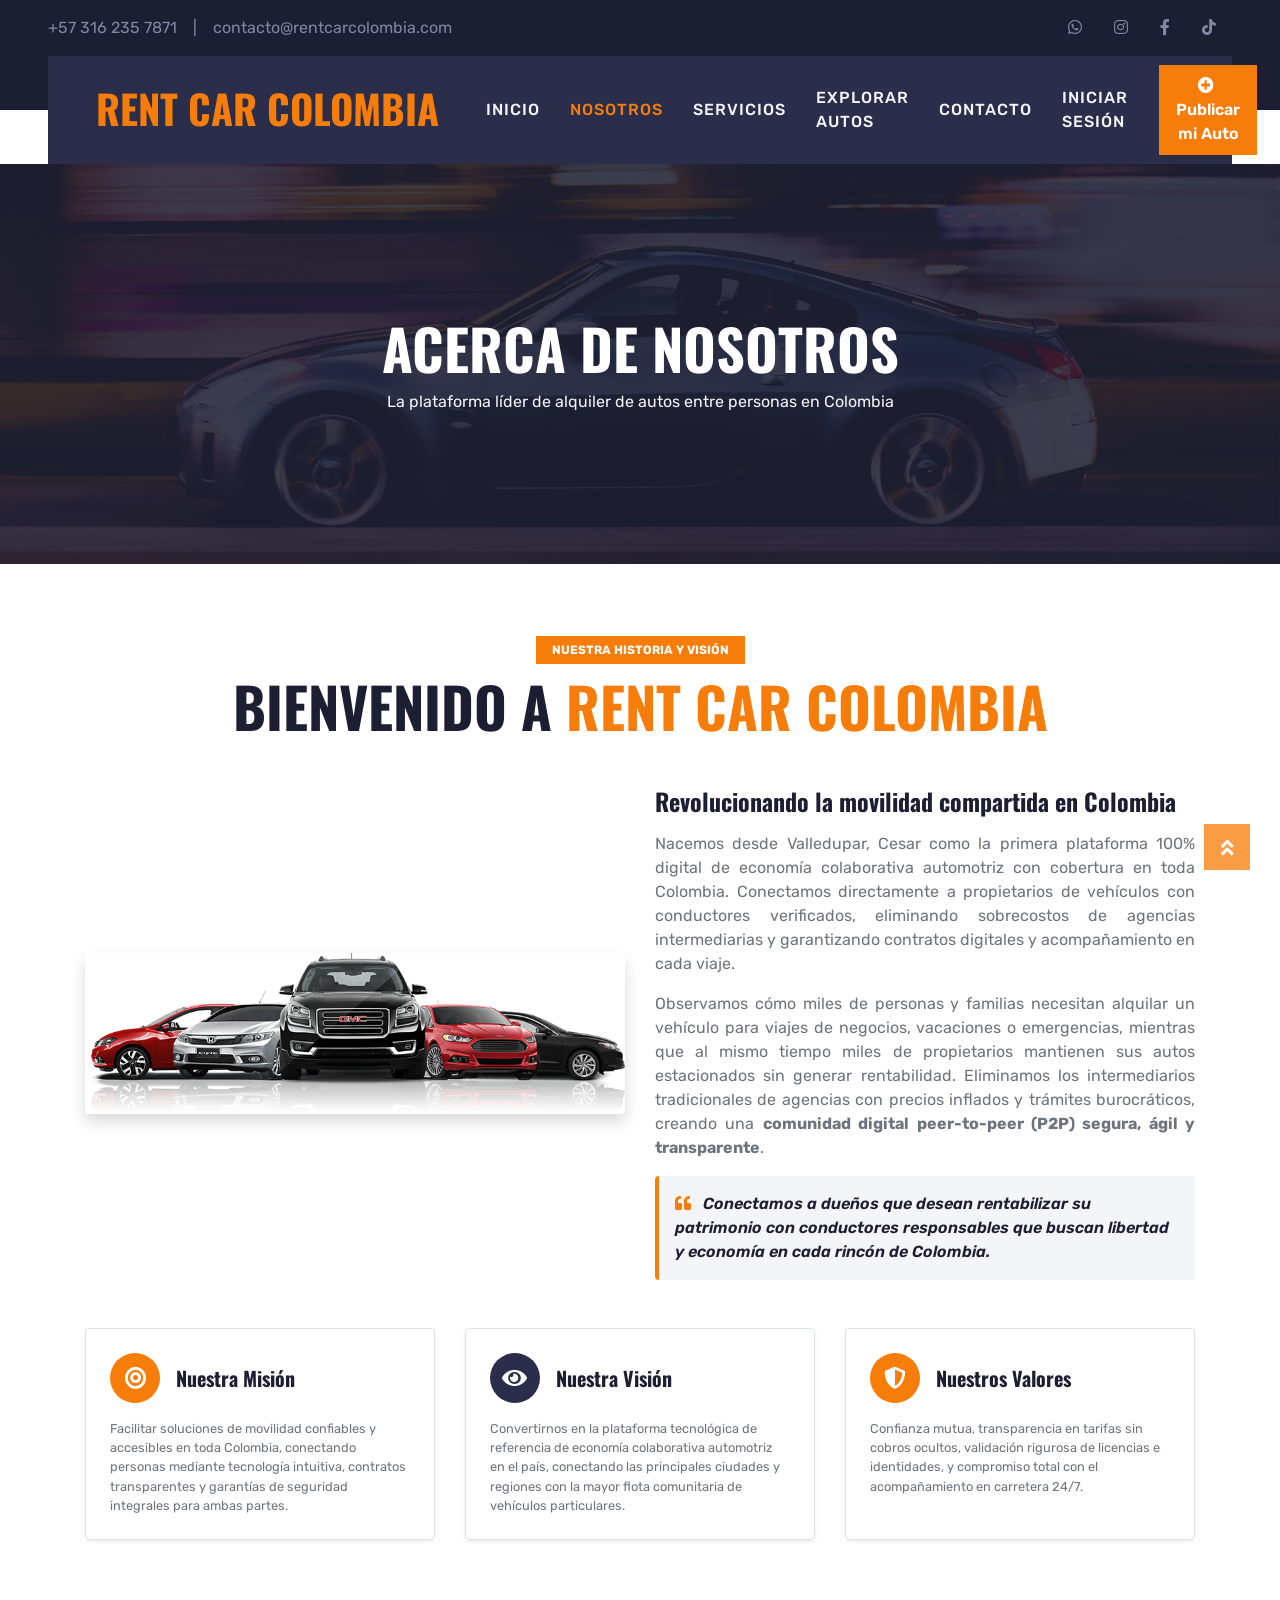
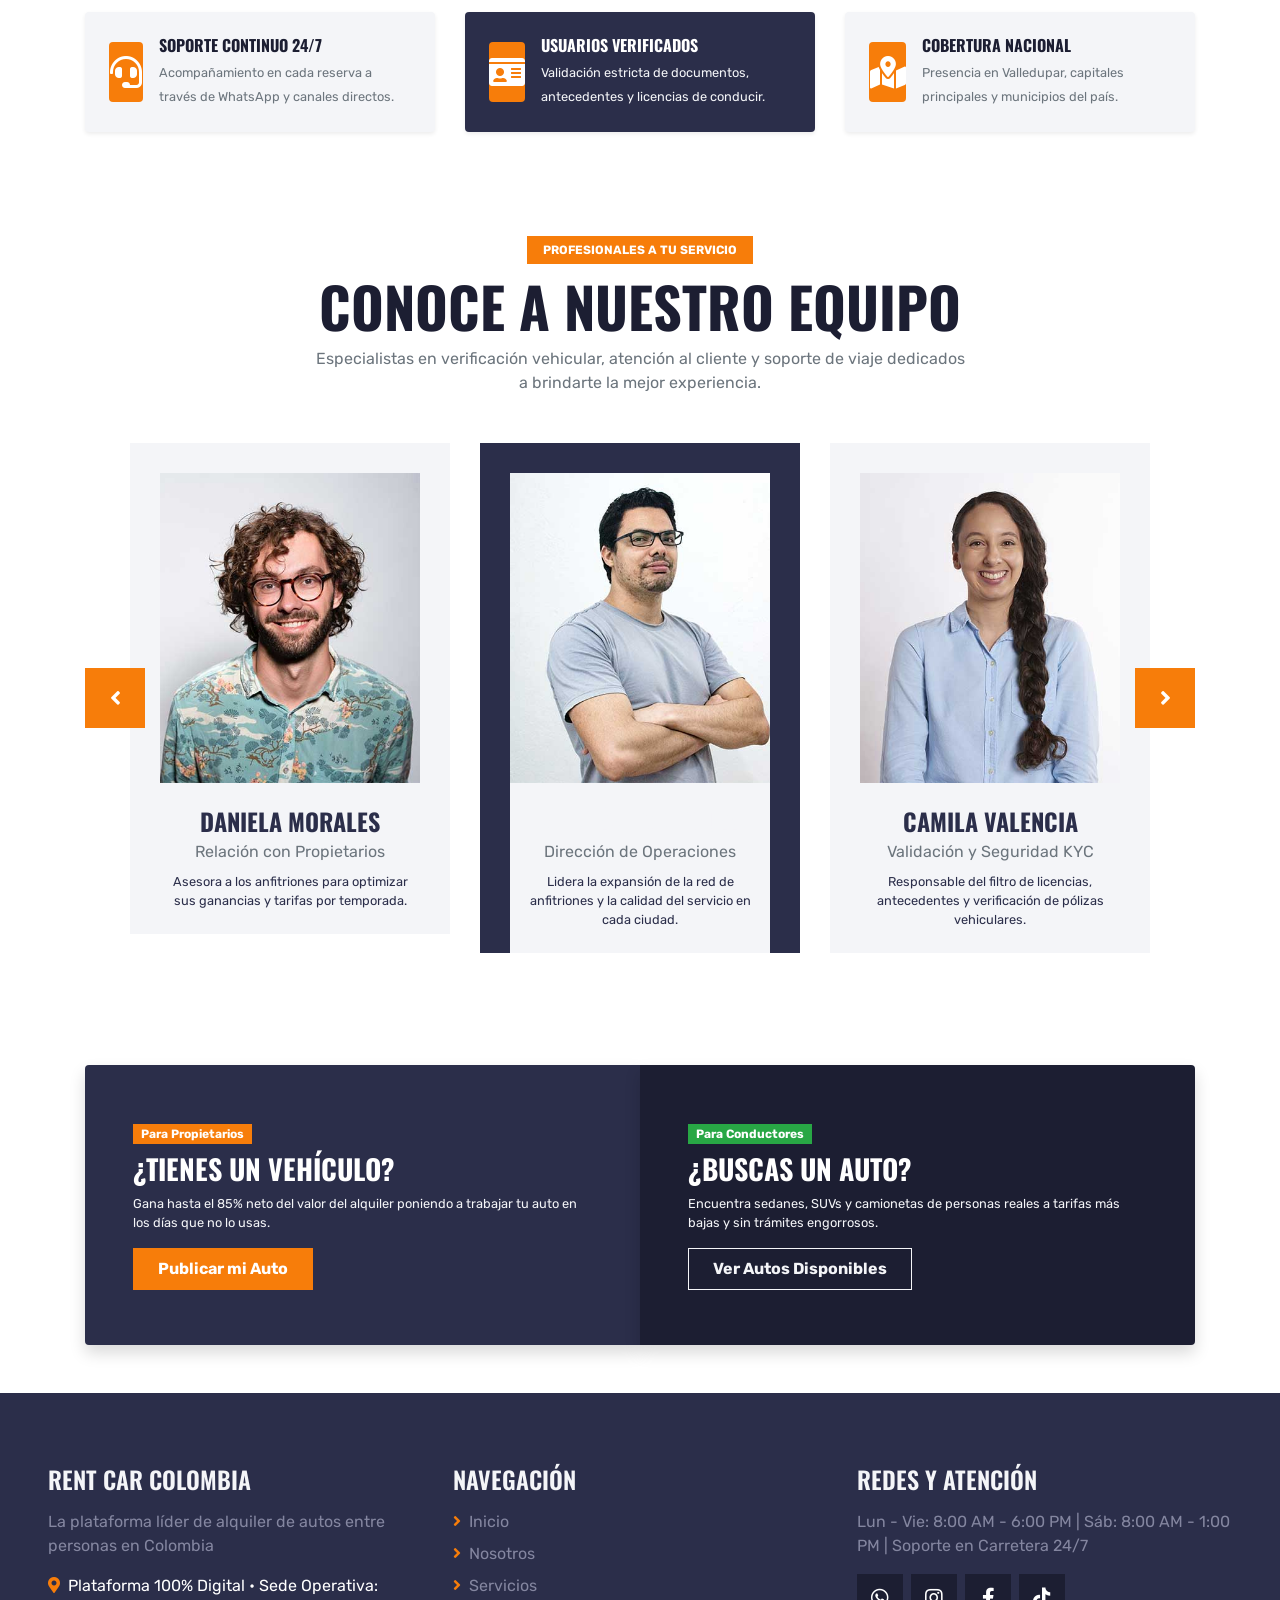
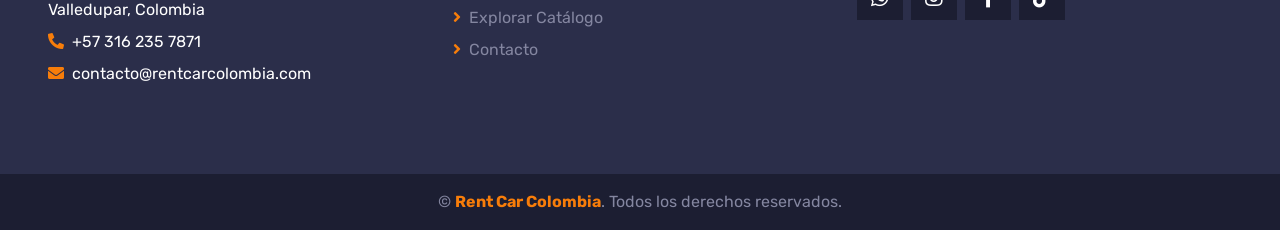
==== about.html @ 589707dd "Rent Car Colombia - Versión Completa Marketplace" ====
<!DOCTYPE html>
<html lang="es">

<head>
    <meta charset="utf-8">
    <title>Rent Car Colombia | Acerca de Nosotros</title>
    <meta content="width=device-width, initial-scale=1.0" name="viewport">
    <meta content="Alquiler de autos en Colombia, renta de vehículos particulares, P2P car rental, Valledupar" name="keywords">
    <meta content="Conoce la historia, misión y visión de Rent Car Colombia, la plataforma digital que conecta propietarios y conductores a nivel nacional." name="description">

    <!-- Favicon -->
    <link href="img/favicon.ico" rel="icon">

    <!-- Google Web Fonts -->
    <link rel="preconnect" href="https://fonts.gstatic.com">
    <link href="https://fonts.googleapis.com/css2?family=Oswald:wght@400;500;600;700&family=Rubik:wght@300;400;500;600;700&display=swap" rel="stylesheet"> 

    <!-- Font Awesome -->
    <link href="https://cdnjs.cloudflare.com/ajax/libs/font-awesome/5.15.0/css/all.min.css" rel="stylesheet">

    <!-- Libraries Stylesheet -->
    <link href="lib/owlcarousel/assets/owl.carousel.min.css" rel="stylesheet">
    <link href="lib/tempusdominus/css/tempusdominus-bootstrap-4.min.css" rel="stylesheet" />

    <!-- Customized Bootstrap Stylesheet -->
    <link href="css/bootstrap.min.css" rel="stylesheet">
    <link href="css/style.css" rel="stylesheet">
</head>

<body>
    <!-- Topbar Start -->
    <div class="container-fluid bg-dark py-3 px-lg-5 d-none d-lg-block">
        <div class="row align-items-center">
            <div class="col-md-6 text-center text-lg-left mb-2 mb-lg-0">
                <div class="d-inline-flex align-items-center">
                    <a class="text-body pr-3 site-phone" href="tel:+573162357871"><i class="fa fa-phone-alt mr-2 text-primary"></i>+57 316 235 7871</a>
                    <span class="text-body">|</span>
                    <a class="text-body px-3 site-email" href="mailto:contacto@rentcarcolombia.com"><i class="fa fa-envelope mr-2 text-primary"></i>contacto@rentcarcolombia.com</a>
                </div>
            </div>
            <div class="col-md-6 text-center text-lg-right">
                <div class="d-inline-flex align-items-center">
                    <a class="text-body px-3 site-whatsapp-link" href="#"><i class="fab fa-whatsapp"></i></a>
                    <a class="text-body px-3 site-social-instagram" href="#"><i class="fab fa-instagram"></i></a>
                    <a class="text-body px-3 site-social-facebook" href="#"><i class="fab fa-facebook-f"></i></a>
                    <a class="text-body px-3 site-social-tiktok" href="#"><i class="fab fa-tiktok"></i></a>
                </div>
            </div>
        </div>
    </div>
    <!-- Topbar End -->

    <!-- Navbar Start -->
    <div class="container-fluid position-relative nav-bar p-0">
        <div class="position-relative px-lg-5" style="z-index: 9;">
            <nav class="navbar navbar-expand-lg bg-secondary navbar-dark py-3 py-lg-0 pl-3 pl-lg-5">
                <a href="index.html" class="navbar-brand">
                    <h1 class="text-uppercase text-primary mb-1 site-brand-name">Rent Car Colombia</h1>
                </a>
                <button type="button" class="navbar-toggler" data-toggle="collapse" data-target="#navbarCollapse">
                    <span class="navbar-toggler-icon"></span>
                </button>
                <div class="collapse navbar-collapse justify-content-between px-3" id="navbarCollapse">
                    <div class="navbar-nav ml-auto py-0 align-items-center">
                        <a href="index.html" class="nav-item nav-link">Inicio</a>
                        <a href="about.html" class="nav-item nav-link active">Nosotros</a>
                        <a href="service.html" class="nav-item nav-link">Servicios</a>
                        <a href="car.html" class="nav-item nav-link">Explorar Autos</a>
                        <a href="contact.html" class="nav-item nav-link">Contacto</a>
                        <a href="LOGIN.html" class="nav-item nav-link">Iniciar Sesión</a>
                        <a href="LOGIN.html?action=register&role=propietario" class="btn btn-primary ml-lg-3 py-2 px-3 my-2 my-lg-0 text-white font-weight-semi-bold">
                            <i class="fa fa-plus-circle mr-1"></i> Publicar mi Auto
                        </a>
                    </div>
                </div>
            </nav>
        </div>
    </div>
    <!-- Navbar End -->

    <!-- Page Header Start -->
    <div class="container-fluid page-header mb-5" style="background: linear-gradient(rgba(28, 30, 50, .85), rgba(28, 30, 50, .85)), url(img/carousel-1.jpg) center center no-repeat; background-size: cover; padding: 70px 0;">
        <div class="container text-center">
            <h1 class="display-4 text-uppercase text-white mb-2">Acerca de Nosotros</h1>
            <p class="text-light mb-0 site-slogan">La plataforma líder de alquiler de autos entre personas en Colombia</p>
        </div>
    </div>
    <!-- Page Header End -->

    <!-- About Section Start -->
    <div class="container-fluid py-4">
        <div class="container">
            <div class="text-center mb-5">
                <span class="badge badge-primary px-3 py-2 text-uppercase font-weight-bold mb-2">Nuestra Historia y Visión</span>
                <h2 class="display-4 text-uppercase font-weight-bold text-dark">Bienvenido a <span class="text-primary site-brand-name">Rent Car Colombia</span></h2>
            </div>
            
            <div class="row align-items-center mb-5">
                <div class="col-lg-6 mb-4 mb-lg-0 text-center">
                    <img class="img-fluid rounded shadow" src="img/about.png" alt="Rent Car Colombia">
                </div>
                <div class="col-lg-6">
                    <h4 class="font-weight-bold text-dark mb-3 site-about-title">Revolucionando la movilidad compartida en Colombia</h4>
                    <p class="text-muted text-justify site-about-text">
                        <strong>Rent Car Colombia</strong> nace desde <strong>Valledupar, Cesar</strong>, con el firme propósito de democratizar el acceso al transporte vehicular y abrir una oportunidad de ingresos reales para los propietarios de automóviles a nivel nacional.
                    </p>
                    <p class="text-muted text-justify">
                        Observamos cómo miles de personas y familias necesitan alquilar un vehículo para viajes de negocios, vacaciones o emergencias, mientras que al mismo tiempo miles de propietarios mantienen sus autos estacionados sin generar rentabilidad. Eliminamos los intermediarios tradicionales de agencias con precios inflados y trámites burocráticos, creando una <strong>comunidad digital peer-to-peer (P2P) segura, ágil y transparente</strong>.
                    </p>
                    <div class="bg-light p-3 rounded border-left border-primary" style="border-left-width: 4px !important;">
                        <i class="fa fa-quote-left text-primary mr-2"></i>
                        <span class="font-italic text-dark font-weight-semi-bold site-about-quote">
                            "Conectamos a dueños que desean rentabilizar su patrimonio con conductores responsables que buscan libertad y economía en cada rincón de Colombia."
                        </span>
                    </div>
                </div>
            </div>

            <!-- Misión, Visión y Pilares -->
            <div class="row mb-5">
                <div class="col-lg-4 mb-4">
                    <div class="bg-white p-4 rounded-lg shadow-sm border h-100">
                        <div class="d-flex align-items-center mb-3">
                            <div class="bg-primary text-white rounded-circle d-flex align-items-center justify-content-center mr-3" style="width: 50px; height: 50px;">
                                <i class="fa fa-bullseye" style="font-size: 22px;"></i>
                            </div>
                            <h5 class="font-weight-bold text-dark mb-0">Nuestra Misión</h5>
                        </div>
                        <p class="text-muted small mb-0 site-about-mission">
                            Facilitar soluciones de movilidad confiables y accesibles en toda Colombia, conectando personas mediante tecnología intuitiva, contratos transparentes y garantías de seguridad integrales para ambas partes.
                        </p>
                    </div>
                </div>
                <div class="col-lg-4 mb-4">
                    <div class="bg-white p-4 rounded-lg shadow-sm border h-100">
                        <div class="d-flex align-items-center mb-3">
                            <div class="bg-secondary text-white rounded-circle d-flex align-items-center justify-content-center mr-3" style="width: 50px; height: 50px;">
                                <i class="fa fa-eye" style="font-size: 22px;"></i>
                            </div>
                            <h5 class="font-weight-bold text-dark mb-0">Nuestra Visión</h5>
                        </div>
                        <p class="text-muted small mb-0 site-about-vision">
                            Convertirnos en la plataforma tecnológica de referencia de economía colaborativa automotriz en el país, conectando las principales ciudades y regiones con la mayor flota comunitaria de vehículos particulares.
                        </p>
                    </div>
                </div>
                <div class="col-lg-4 mb-4">
                    <div class="bg-white p-4 rounded-lg shadow-sm border h-100">
                        <div class="d-flex align-items-center mb-3">
                            <div class="bg-primary text-white rounded-circle d-flex align-items-center justify-content-center mr-3" style="width: 50px; height: 50px;">
                                <i class="fa fa-shield-alt" style="font-size: 22px;"></i>
                            </div>
                            <h5 class="font-weight-bold text-dark mb-0">Nuestros Valores</h5>
                        </div>
                        <p class="text-muted small mb-0 site-about-values">
                            Confianza mutua, transparencia en tarifas sin cobros ocultos, validación rigurosa de licencias e identidades, y compromiso total con el acompañamiento en carretera 24/7.
                        </p>
                    </div>
                </div>
            </div>

            <!-- 3 Puntos Fuertes -->
            <div class="row mt-3">
                <div class="col-lg-4 mb-3">
                    <div class="d-flex align-items-center bg-light p-4 rounded shadow-sm" style="min-height: 120px;">
                        <div class="d-flex align-items-center justify-content-center bg-primary rounded mr-3 text-secondary" style="width: 60px; height: 60px;">
                            <i class="fa fa-2x fa-headset text-white"></i>
                        </div>
                        <div>
                            <h6 class="text-uppercase font-weight-bold mb-1 text-dark">Soporte Continuo 24/7</h6>
                            <small class="text-muted">Acompañamiento en cada reserva a través de WhatsApp y canales directos.</small>
                        </div>
                    </div>
                </div>
                <div class="col-lg-4 mb-3">
                    <div class="d-flex align-items-center bg-secondary text-white p-4 rounded shadow-sm" style="min-height: 120px;">
                        <div class="d-flex align-items-center justify-content-center bg-primary rounded mr-3 text-secondary" style="width: 60px; height: 60px;">
                            <i class="fa fa-2x fa-id-card text-white"></i>
                        </div>
                        <div>
                            <h6 class="text-uppercase font-weight-bold mb-1 text-white">Usuarios Verificados</h6>
                            <small class="text-light">Validación estricta de documentos, antecedentes y licencias de conducir.</small>
                        </div>
                    </div>
                </div>
                <div class="col-lg-4 mb-3">
                    <div class="d-flex align-items-center bg-light p-4 rounded shadow-sm" style="min-height: 120px;">
                        <div class="d-flex align-items-center justify-content-center bg-primary rounded mr-3 text-secondary" style="width: 60px; height: 60px;">
                            <i class="fa fa-2x fa-map-marked-alt text-white"></i>
                        </div>
                        <div>
                            <h6 class="text-uppercase font-weight-bold mb-1 text-dark">Cobertura Nacional</h6>
                            <small class="text-muted">Presencia en Valledupar, capitales principales y municipios del país.</small>
                        </div>
                    </div>
                </div>
            </div>
        </div>
    </div>
    <!-- About Section End -->

    <!-- Team Start -->
    <div class="container-fluid py-5 site-team-section">
        <div class="container py-3">
            <div class="text-center mb-5">
                <span class="badge badge-primary px-3 py-2 text-uppercase font-weight-bold mb-2">Profesionales a tu Servicio</span>
                <h2 class="display-4 text-uppercase font-weight-bold text-dark site-team-title">Conoce a Nuestro Equipo</h2>
                <p class="text-muted" style="max-width: 650px; margin: auto;">Especialistas en verificación vehicular, atención al cliente y soporte de viaje dedicados a brindarte la mejor experiencia.</p>
            </div>
            
            <div class="owl-carousel team-carousel position-relative site-team-carousel" style="padding: 0 45px;">
                <!-- Se renderiza dinámicamente con flechas de navegación según lo configurado en el panel de control -->
            </div>
        </div>
    </div>
    <!-- Team End -->

    <!-- Call to action Banner -->
    <div class="container-fluid py-5">
        <div class="container">
            <div class="row mx-0">
                <div class="col-lg-6 px-0">
                    <div class="p-5 bg-secondary text-white d-flex align-items-center justify-content-between rounded-left shadow" style="min-height: 280px;">
                        <div class="text-left">
                            <span class="badge badge-primary px-2 py-1 mb-2 font-weight-bold">Para Propietarios</span>
                            <h3 class="text-uppercase text-white font-weight-bold mb-2">¿Tienes un vehículo?</h3>
                            <p class="mb-3 text-light small">Gana hasta el 85% neto del valor del alquiler poniendo a trabajar tu auto en los días que no lo usas.</p>
                            <a class="btn btn-primary font-weight-bold py-2 px-4" href="LOGIN.html?action=register&role=propietario">Publicar mi Auto</a>
                        </div>
                    </div>
                </div>
                <div class="col-lg-6 px-0">
                    <div class="p-5 bg-dark text-white d-flex align-items-center justify-content-between rounded-right shadow" style="min-height: 280px;">
                        <div class="text-left">
                            <span class="badge badge-success px-2 py-1 mb-2 font-weight-bold">Para Conductores</span>
                            <h3 class="text-uppercase text-white font-weight-bold mb-2">¿Buscas un auto?</h3>
                            <p class="mb-3 text-light small">Encuentra sedanes, SUVs y camionetas de personas reales a tarifas más bajas y sin trámites engorrosos.</p>
                            <a class="btn btn-outline-light font-weight-bold py-2 px-4" href="car.html">Ver Autos Disponibles</a>
                        </div>
                    </div>
                </div>
            </div>
        </div>
    </div>

    <!-- Footer Start -->
    <div class="container-fluid bg-secondary py-5 px-sm-3 px-md-5">
        <div class="row pt-4">
            <div class="col-lg-4 col-md-6 mb-4">
                <h4 class="text-uppercase text-light mb-3 site-brand-name">Rent Car Colombia</h4>
                <p class="text-body site-slogan">La plataforma líder de alquiler de autos entre personas en Colombia.</p>
                <p class="mb-2 text-white"><i class="fa fa-map-marker-alt mr-2 text-primary"></i><span class="site-address">Valledupar, Cesar &bull; Cobertura Nacional</span></p>
                <p class="mb-2 text-white"><i class="fa fa-phone-alt mr-2 text-primary"></i><a href="tel:+573162357871" class="text-white site-phone">+57 316 235 7871</a></p>
                <p class="text-white"><i class="fa fa-envelope mr-2 text-primary"></i><a href="mailto:contacto@rentcarcolombia.com" class="text-white site-email">contacto@rentcarcolombia.com</a></p>
            </div>
            <div class="col-lg-4 col-md-6 mb-4">
                <h4 class="text-uppercase text-light mb-3">Navegación</h4>
                <div class="d-flex flex-column justify-content-start">
                    <a class="text-body mb-2" href="index.html"><i class="fa fa-angle-right mr-2 text-primary"></i>Inicio</a>
                    <a class="text-body mb-2" href="about.html"><i class="fa fa-angle-right mr-2 text-primary"></i>Nosotros</a>
                    <a class="text-body mb-2" href="service.html"><i class="fa fa-angle-right mr-2 text-primary"></i>Servicios</a>
                    <a class="text-body mb-2" href="car.html"><i class="fa fa-angle-right mr-2 text-primary"></i>Explorar Catálogo</a>
                    <a class="text-body mb-2" href="contact.html"><i class="fa fa-angle-right mr-2 text-primary"></i>Contacto</a>

                </div>
            </div>
            <div class="col-lg-4 col-md-6 mb-4">
                <h4 class="text-uppercase text-light mb-3">Redes y Atención</h4>
                <p class="text-body site-schedule">Lun - Vie: 8:00 AM - 6:00 PM | Soporte 24/7</p>
                <div class="d-flex justify-content-start mt-3">
                    <a class="btn btn-lg btn-dark btn-lg-square mr-2 site-whatsapp-link" href="#"><i class="fab fa-whatsapp"></i></a>
                    <a class="btn btn-lg btn-dark btn-lg-square mr-2 site-social-instagram" href="#"><i class="fab fa-instagram"></i></a>
                    <a class="btn btn-lg btn-dark btn-lg-square mr-2 site-social-facebook" href="#"><i class="fab fa-facebook-f"></i></a>
                    <a class="btn btn-lg btn-dark btn-lg-square site-social-tiktok" href="#"><i class="fab fa-tiktok"></i></a>
                </div>
            </div>
        </div>
    </div>
    <div class="container-fluid bg-dark py-3 px-sm-3 px-md-5 text-center">
        <p class="m-0 text-body">&copy; <a class="text-primary font-weight-bold site-brand-name" href="#">Rent Car Colombia</a>. Todos los derechos reservados.</p>
    </div>
    <!-- Footer End -->

    <!-- Back to Top -->
    <a href="#" class="btn btn-lg btn-primary btn-lg-square back-to-top"><i class="fa fa-angle-double-up"></i></a>

    <!-- JavaScript Libraries -->
    <script src="https://code.jquery.com/jquery-3.4.1.min.js"></script>
    <script src="https://stackpath.bootstrapcdn.com/bootstrap/4.4.1/js/bootstrap.bundle.min.js"></script>
    <script src="lib/easing/easing.min.js"></script>
    <script src="lib/waypoints/waypoints.min.js"></script>
    <script src="lib/owlcarousel/owl.carousel.min.js"></script>
    <script src="js/main.js"></script>
    <script src="js/config.js"></script>
</body>

</html>
---- css/style.css ----
/********** Template CSS **********/
:root {
    --primary: #F77D0A;
    --secondary: #2B2E4A;
    --light: #F4F5F8;
    --dark: #1C1E32;
}

h1,
h2,
.font-weight-bold {
    font-weight: 700 !important;
}

h3,
h4,
.font-weight-semi-bold {
    font-weight: 600 !important;
}

h5,
h6,
.font-weight-medium {
    font-weight: 500 !important;
}

.btn-square {
    width: 36px;
    height: 36px;
}

.btn-sm-square {
    width: 28px;
    height: 28px;
}

.btn-lg-square {
    width: 46px;
    height: 46px;
}

.btn-square,
.btn-sm-square,
.btn-lg-square {
    padding-left: 0;
    padding-right: 0;
    text-align: center;
}

.back-to-top {
    position: fixed;
    display: none;
    right: 30px;
    bottom: 30px;
    z-index: 99;
}

.nav-bar::before {
    position: absolute;
    content: "";
    width: 100%;
    height: 50%;
    top: 0;
    left: 0;
    background: var(--dark);
}

.nav-bar::after {
    position: absolute;
    content: "";
    width: 100%;
    height: 50%;
    bottom: 0;
    left: 0;
    background: #ffffff;
}

.navbar-dark .navbar-nav .nav-link {
    padding: 30px 15px;
    font-size: 16px;
    font-weight: 500;
    letter-spacing: 1px;
    text-transform: uppercase;
    color: var(--light);
    outline: none;
}

.navbar-dark .navbar-nav .nav-link:hover,
.navbar-dark .navbar-nav .nav-link.active {
    color: var(--primary);
}

@media (max-width: 991.98px) {
    .navbar-dark .navbar-nav .nav-link  {
        padding: 10px 15px;
    }
}

.carousel-caption {
    top: 0;
    left: 0;
    right: 0;
    bottom: 0;
    background: linear-gradient(180deg, rgba(28, 30, 50, .80) 0%, rgba(28, 30, 50, .70) 100%);
    z-index: 1;
}

/* ================= HERO CAROUSEL PROPORCIONADO Y ELEGANTE ================= */
#header-carousel {
    max-height: 520px;
    overflow: hidden;
}

#header-carousel .carousel-item {
    height: 520px;
    background-color: #1c1e32;
}

#header-carousel .carousel-item img {
    height: 520px;
    width: 100%;
    object-fit: cover;
    object-position: center;
}

#header-carousel .carousel-caption h1 {
    font-size: 2.85rem;
    font-weight: 800;
    line-height: 1.25;
    text-shadow: 0 2px 12px rgba(0,0,0,0.6);
}

#header-carousel .carousel-caption h4 {
    letter-spacing: 2px;
    font-weight: 600;
    text-shadow: 0 1px 6px rgba(0,0,0,0.5);
}

@media (max-width: 991.98px) {
    #header-carousel,
    #header-carousel .carousel-item,
    #header-carousel .carousel-item img {
        height: 440px;
    }
    #header-carousel .carousel-caption h1 {
        font-size: 2.2rem;
    }
}

@media (max-width: 576px) {
    #header-carousel,
    #header-carousel .carousel-item,
    #header-carousel .carousel-item img {
        height: 380px;
    }
    #header-carousel .carousel-caption h4 {
        font-size: 15px;
        font-weight: 500 !important;
        letter-spacing: 1px;
    }

    #header-carousel .carousel-caption h1 {
        font-size: 1.65rem;
        font-weight: 700 !important;
    }
}

.page-header {
    height: 400px;
    margin-bottom: 90px;
    display: flex;
    flex-direction: column;
    align-items: center;
    justify-content: center;
    background: linear-gradient(rgba(28, 30, 50, .9), rgba(28, 30, 50, .9)), url(../img/bg-banner.jpg);
    background-attachment: fixed;
}

@media (max-width: 991.98px) {
    .page-header {
        height: 300px;
    }
}

.service-item {
    height: 320px;
    background: var(--light);
    transition: .5s;
}

.service-item:hover,
.service-item.active {
    background: var(--secondary);
}

.service-item h1,
.service-item h4 {
    transition: .5s;
}

.service-item:hover h1,
.service-item.active h1 {
    color: var(--dark) !important;
}

.service-item:hover h4,
.service-item.active h4 {
    color: var(--light);
}

.rent-item {
    padding: 30px;
    text-align: center;
    background: var(--light);
    transition: .5s;
}

.rent-item:hover,
.rent-item.active {
    background: var(--secondary);
}

.rent-item h4 {
    transition: .5s;
}

.rent-item:hover h4,
.rent-item.active h4 {
    color: var(--light);
}

.team-item {
    padding: 30px 30px 0 30px;
    text-align: center;
    background: var(--light);
    transition: .5s;
}

.team-item:hover,
.owl-item.center .team-item {
    background: var(--secondary);
}

.team-item h4 {
    transition: .5s;
}

.owl-item.center .team-item h4,
.owl-item.center .rent-item h4 {
    color: var(--light);
}

.team-item .team-social {
    display: none !important;
}

.team-carousel .owl-nav,
.related-carousel .owl-nav {
    position: absolute;
    width: 100%;
    height: 60px;
    top: calc(50% - 30px);
    left: 0;
    display: flex;
    justify-content: space-between;
    z-index: 1;
}

.team-carousel .owl-nav .owl-prev,
.team-carousel .owl-nav .owl-next,
.related-carousel .owl-nav .owl-prev,
.related-carousel .owl-nav .owl-next {
    position: relative;
    width: 60px;
    height: 60px;
    display: flex;
    align-items: center;
    justify-content: center;
    color: #FFFFFF;
    background: var(--primary);
    font-size: 22px;
    transition: .5s;
}

.team-carousel .owl-nav .owl-prev:hover,
.team-carousel .owl-nav .owl-next:hover,
.related-carousel .owl-nav .owl-prev:hover,
.related-carousel .owl-nav .owl-next:hover {
    background: var(--secondary);
}

.vendor-carousel .owl-dots,
.testimonial-carousel .owl-dots {
    margin-top: 30px;
    display: flex;
    align-items: center;
    justify-content: center;
}

.vendor-carousel .owl-dot,
.testimonial-carousel .owl-dot {
    position: relative;
    display: inline-block;
    margin: 0 5px;
    width: 20px;
    height: 20px;
    background: var(--secondary);
    transition: .5s;
}

.vendor-carousel .owl-dot.active,
.testimonial-carousel .owl-dot.active {
    width: 40px;
    height: 40px;
    background: var(--primary);
}

.testimonial-carousel .owl-item img {
    width: 80px;
    height: 80px;
}

.testimonial-carousel .owl-item .testimonial-item {
    height: 350px;
    transition: .5s;
    background: var(--light);
}

.testimonial-carousel .owl-item.center .testimonial-item {
    background: var(--secondary);
}

.testimonial-carousel .owl-item .testimonial-item h1,
.testimonial-carousel .owl-item .testimonial-item h4 {
    transition: .5s;
}

.testimonial-carousel .owl-item.center .testimonial-item h1 {
    color: var(--dark) !important;
}

.testimonial-carousel .owl-item.center .testimonial-item h4 {
    color: var(--light);
}

.bg-banner {
    background: linear-gradient(rgba(28, 30, 50, .9), rgba(28, 30, 50, .9)), url(../img/bg-banner.jpg);
    background-attachment: fixed;
}

/* ================= CALENDARIO EN ESPAÑOL Y PALETA CORPORATIVA ================= */
.bootstrap-datetimepicker-widget {
    background-color: #FFFFFF !important;
    border: 1px solid #E2E8F0 !important;
    border-radius: 14px !important;
    box-shadow: 0 14px 35px rgba(28, 30, 50, 0.22) !important;
    padding: 16px 18px !important;
    font-family: -apple-system, BlinkMacSystemFont, "Segoe UI", Roboto, sans-serif !important;
    z-index: 9999 !important;
}

.bootstrap-datetimepicker-widget.dropdown-menu {
    width: 290px !important;
}

.bootstrap-datetimepicker-widget table thead th.picker-switch {
    font-size: 15px !important;
    font-weight: 700 !important;
    color: #1C1E32 !important;
    text-transform: capitalize !important;
}

.bootstrap-datetimepicker-widget table thead th.picker-switch:hover {
    background: #FFF7ED !important;
    color: var(--primary) !important;
    border-radius: 6px !important;
}

.bootstrap-datetimepicker-widget table thead th.prev,
.bootstrap-datetimepicker-widget table thead th.next {
    color: var(--primary) !important;
    font-size: 15px !important;
}

.bootstrap-datetimepicker-widget table thead th.prev:hover,
.bootstrap-datetimepicker-widget table thead th.next:hover {
    background: #FFF7ED !important;
    border-radius: 6px !important;
}

.bootstrap-datetimepicker-widget table thead th.dow {
    color: #64748B !important;
    font-weight: 700 !important;
    font-size: 11px !important;
    text-transform: uppercase !important;
    padding-bottom: 8px !important;
}

.bootstrap-datetimepicker-widget table td.day {
    border-radius: 8px !important;
    font-weight: 500 !important;
    font-size: 13px !important;
    color: #1E293B !important;
    height: 34px !important;
    line-height: 34px !important;
    transition: all 0.2s ease !important;
}

.bootstrap-datetimepicker-widget table td.day:hover {
    background: #FFEDD5 !important;
    color: var(--primary) !important;
}

.bootstrap-datetimepicker-widget table td.day.active,
.bootstrap-datetimepicker-widget table td.day.active:hover {
    background: var(--primary) !important;
    color: #FFFFFF !important;
    font-weight: 700 !important;
    box-shadow: 0 4px 10px rgba(247, 125, 10, 0.45) !important;
}

.bootstrap-datetimepicker-widget table td.day.today:before {
    border-bottom-color: var(--primary) !important;
}

.bootstrap-datetimepicker-widget table td.day.old,
.bootstrap-datetimepicker-widget table td.day.new {
    color: #94A3B8 !important;
}

/* Selector de Horas */
.bootstrap-datetimepicker-widget .timepicker-picker table td a span {
    color: var(--primary) !important;
}
.bootstrap-datetimepicker-widget .timepicker-picker table td a:hover {
    background: #FFEDD5 !important;
}

/* ================= TARJETAS DINÁMICAS DE MARCAS REGISTRADAS ================= */
.brand-vendor-card {
    background: #FFFFFF;
    border: 1px solid #E2E8F0;
    border-radius: 12px;
    padding: 20px 15px;
    text-align: center;
    transition: all 0.3s ease;
    display: flex;
    flex-direction: column;
    align-items: center;
    justify-content: center;
    min-height: 120px;
}

.brand-vendor-card:hover {
    border-color: var(--primary);
    transform: translateY(-4px);
    box-shadow: 0 8px 20px rgba(247, 125, 10, 0.15);
}

.brand-vendor-card i {
    font-size: 32px;
    color: var(--primary);
    margin-bottom: 8px;
}

.brand-vendor-card .brand-name {
    font-weight: 700;
    font-size: 14px;
    color: #1E293B;
    text-transform: uppercase;
    letter-spacing: 0.5px;
}

.brand-vendor-card .car-count {
    font-size: 11px;
    color: #64748B;
    margin-top: 2px;
}
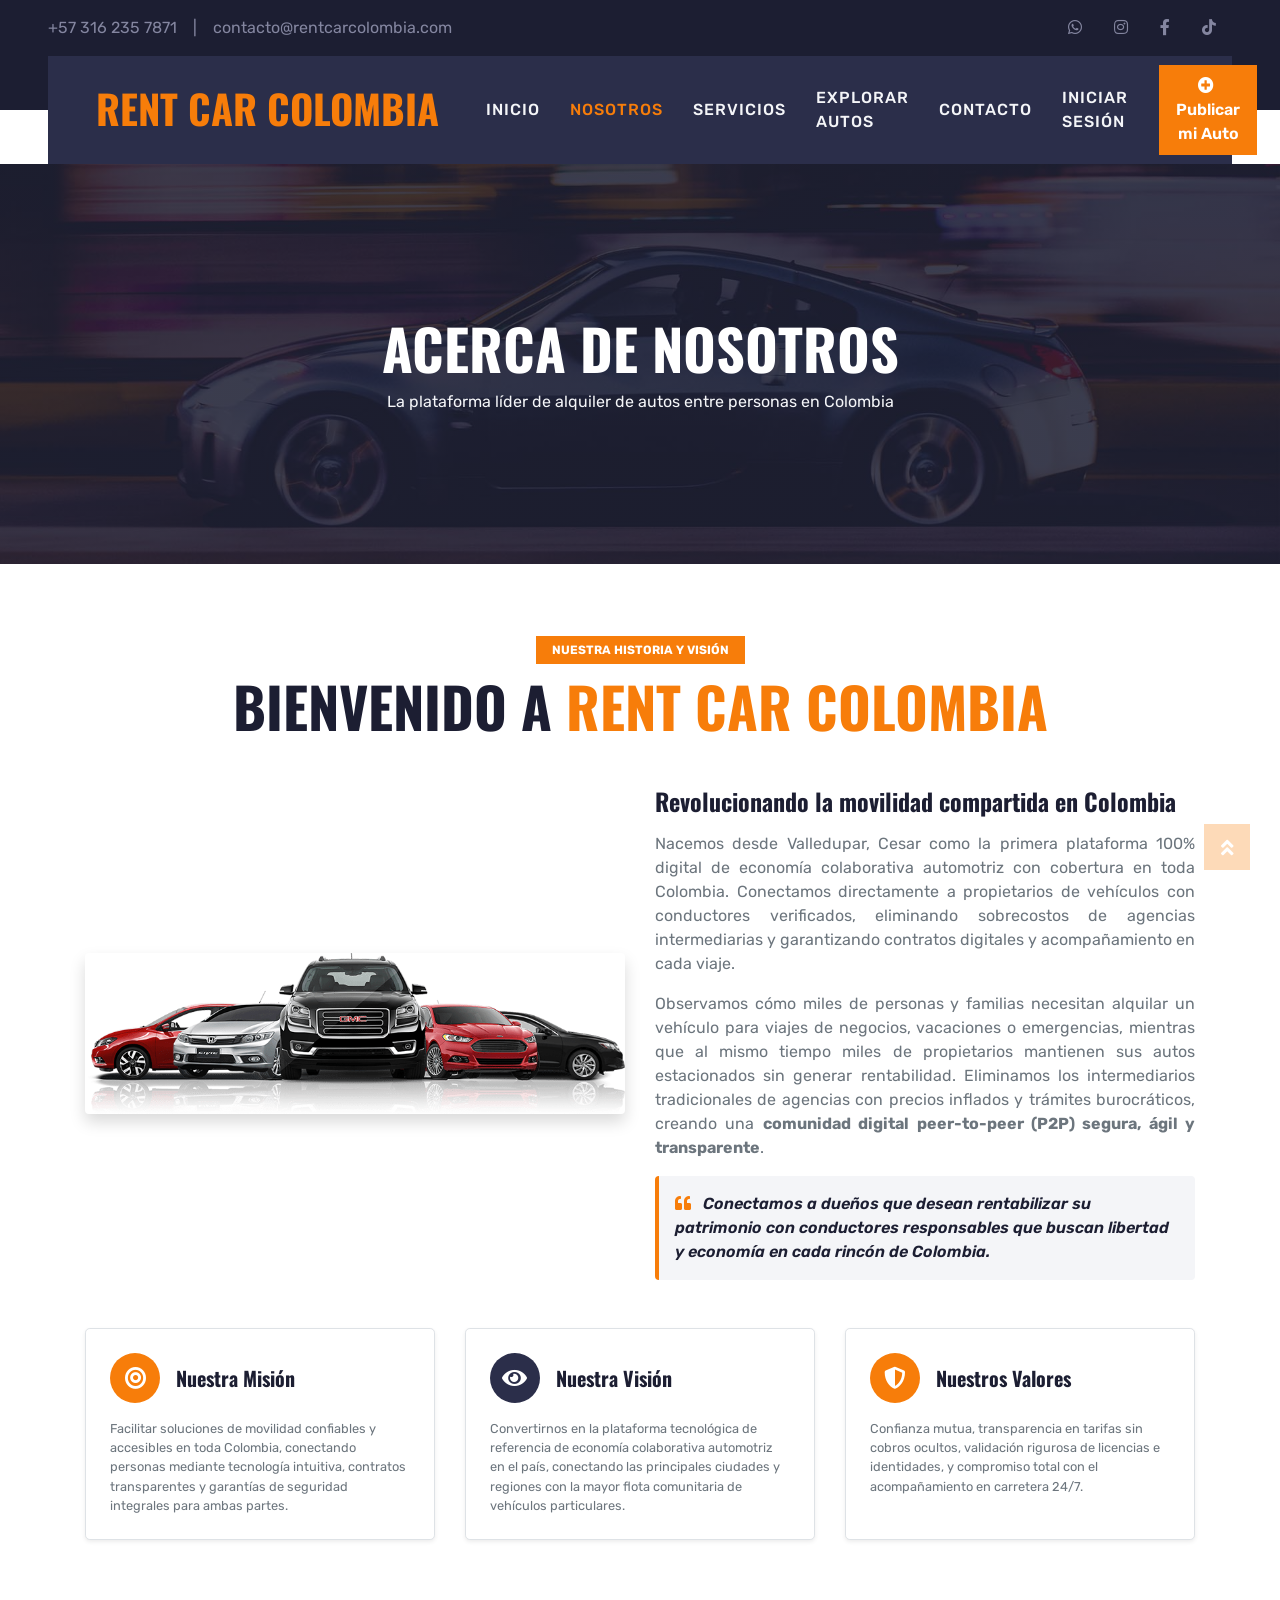
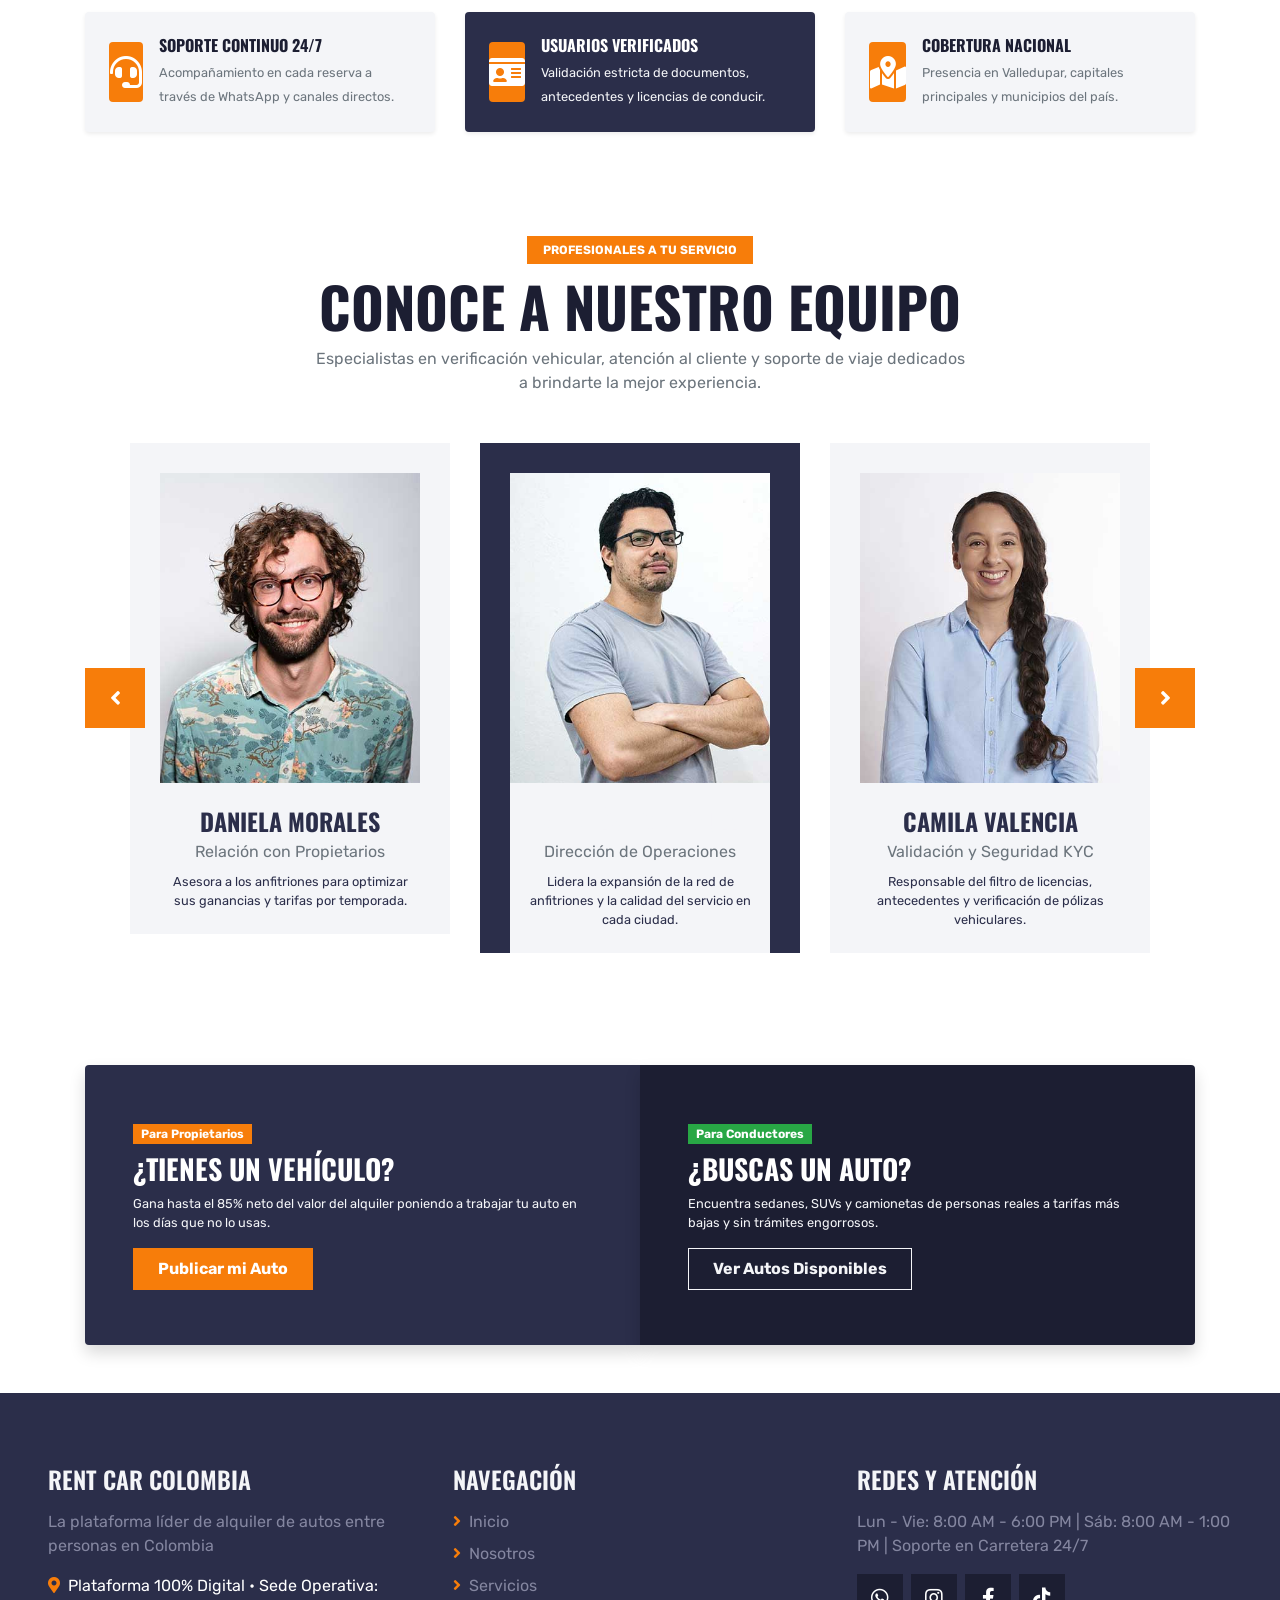
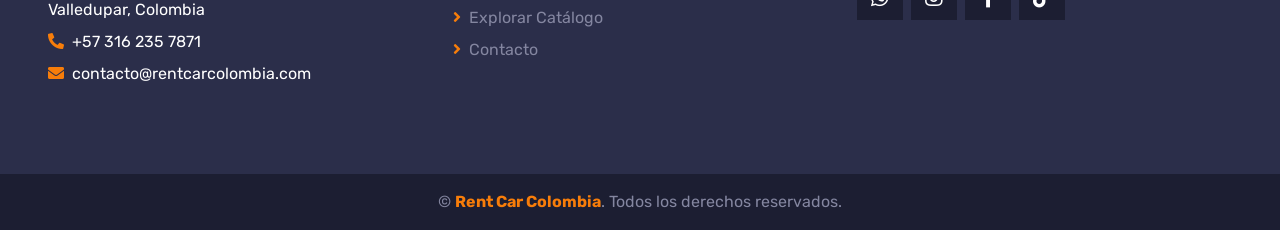
==== commit c6d61e0a: "Favicon corporativo, eliminacion de demo credentials y recuperacion de cuenta por correo y WhatsApp" ====
--- a/about.html
+++ b/about.html
@@ -1,4 +1,4 @@
-<!DOCTYPE html>
+﻿<!DOCTYPE html>
 <html lang="es">
 
 <head>
@@ -10,6 +10,8 @@
 
     <!-- Favicon -->
     <link href="img/favicon.ico" rel="icon">
+    <link href="img/favicon.svg" rel="icon" type="image/svg+xml">
+    <link href="img/favicon.png" rel="apple-touch-icon">
 
     <!-- Google Web Fonts -->
     <link rel="preconnect" href="https://fonts.gstatic.com">
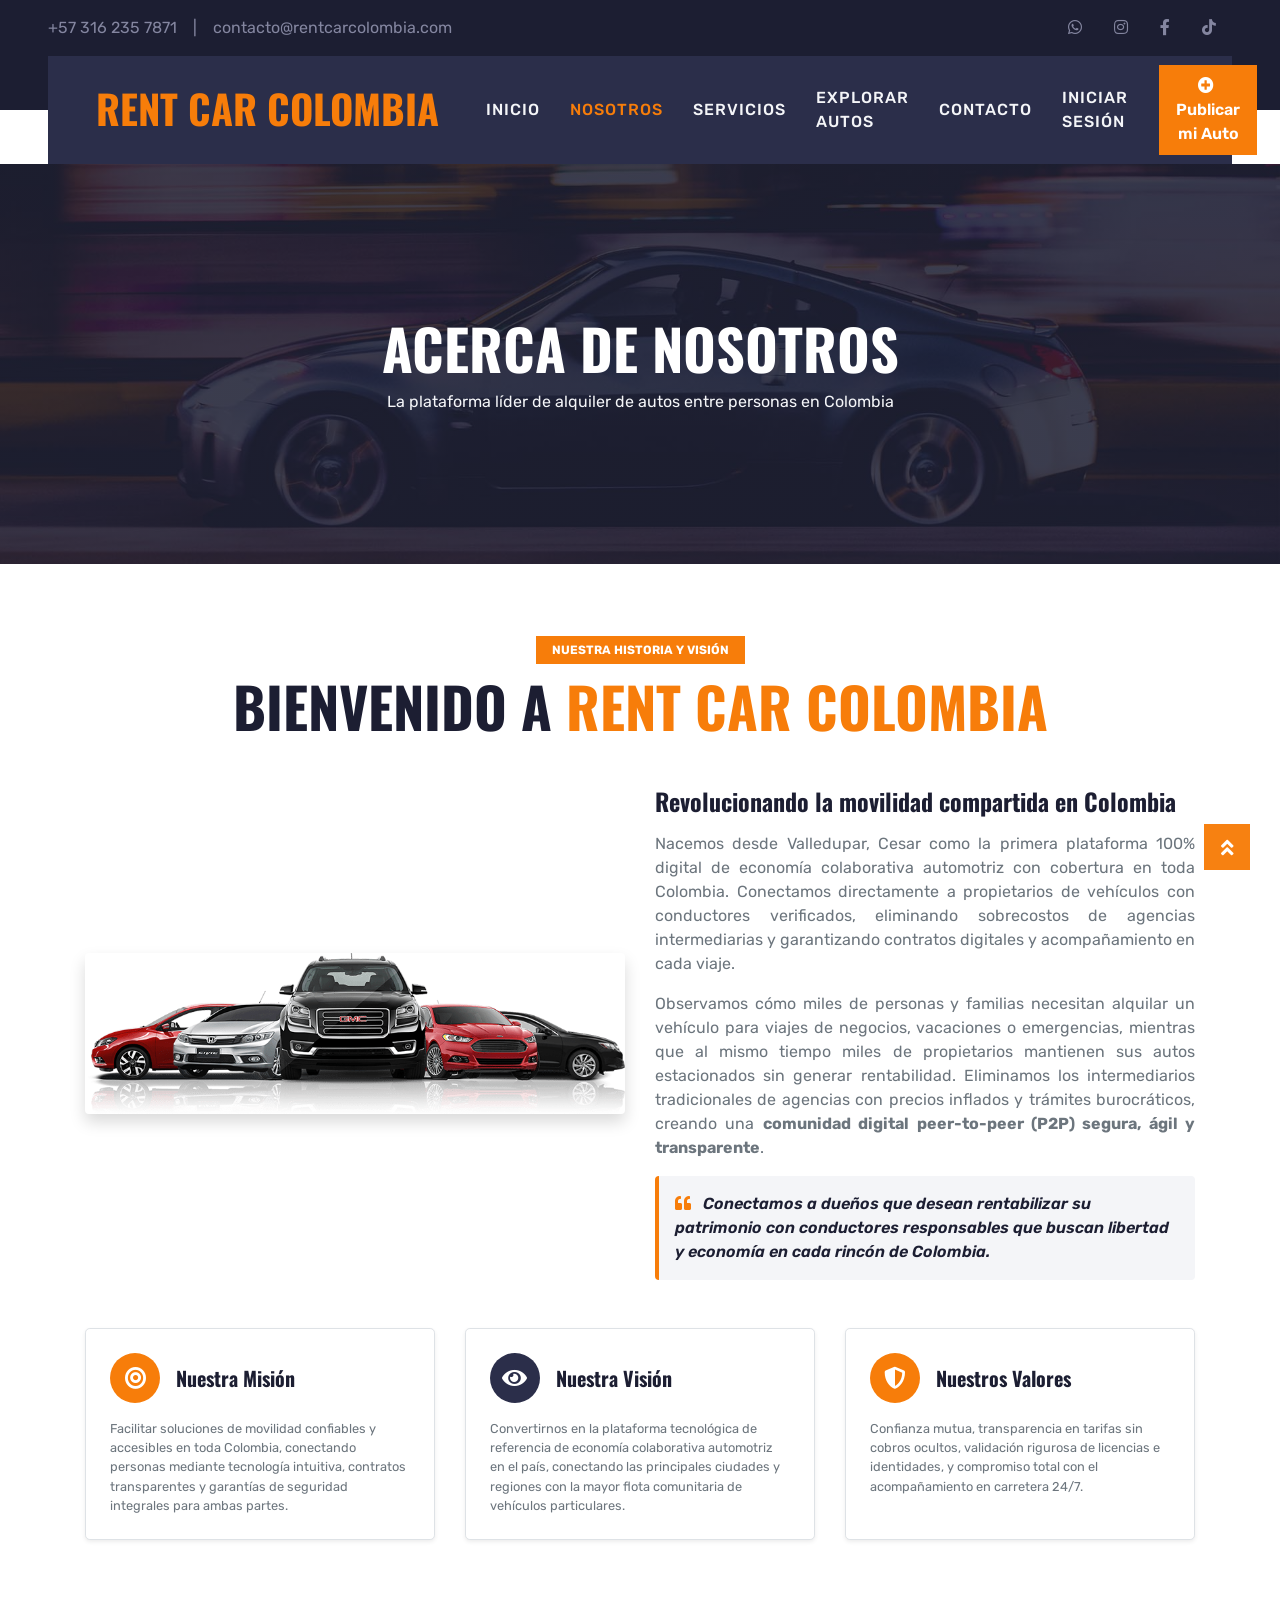
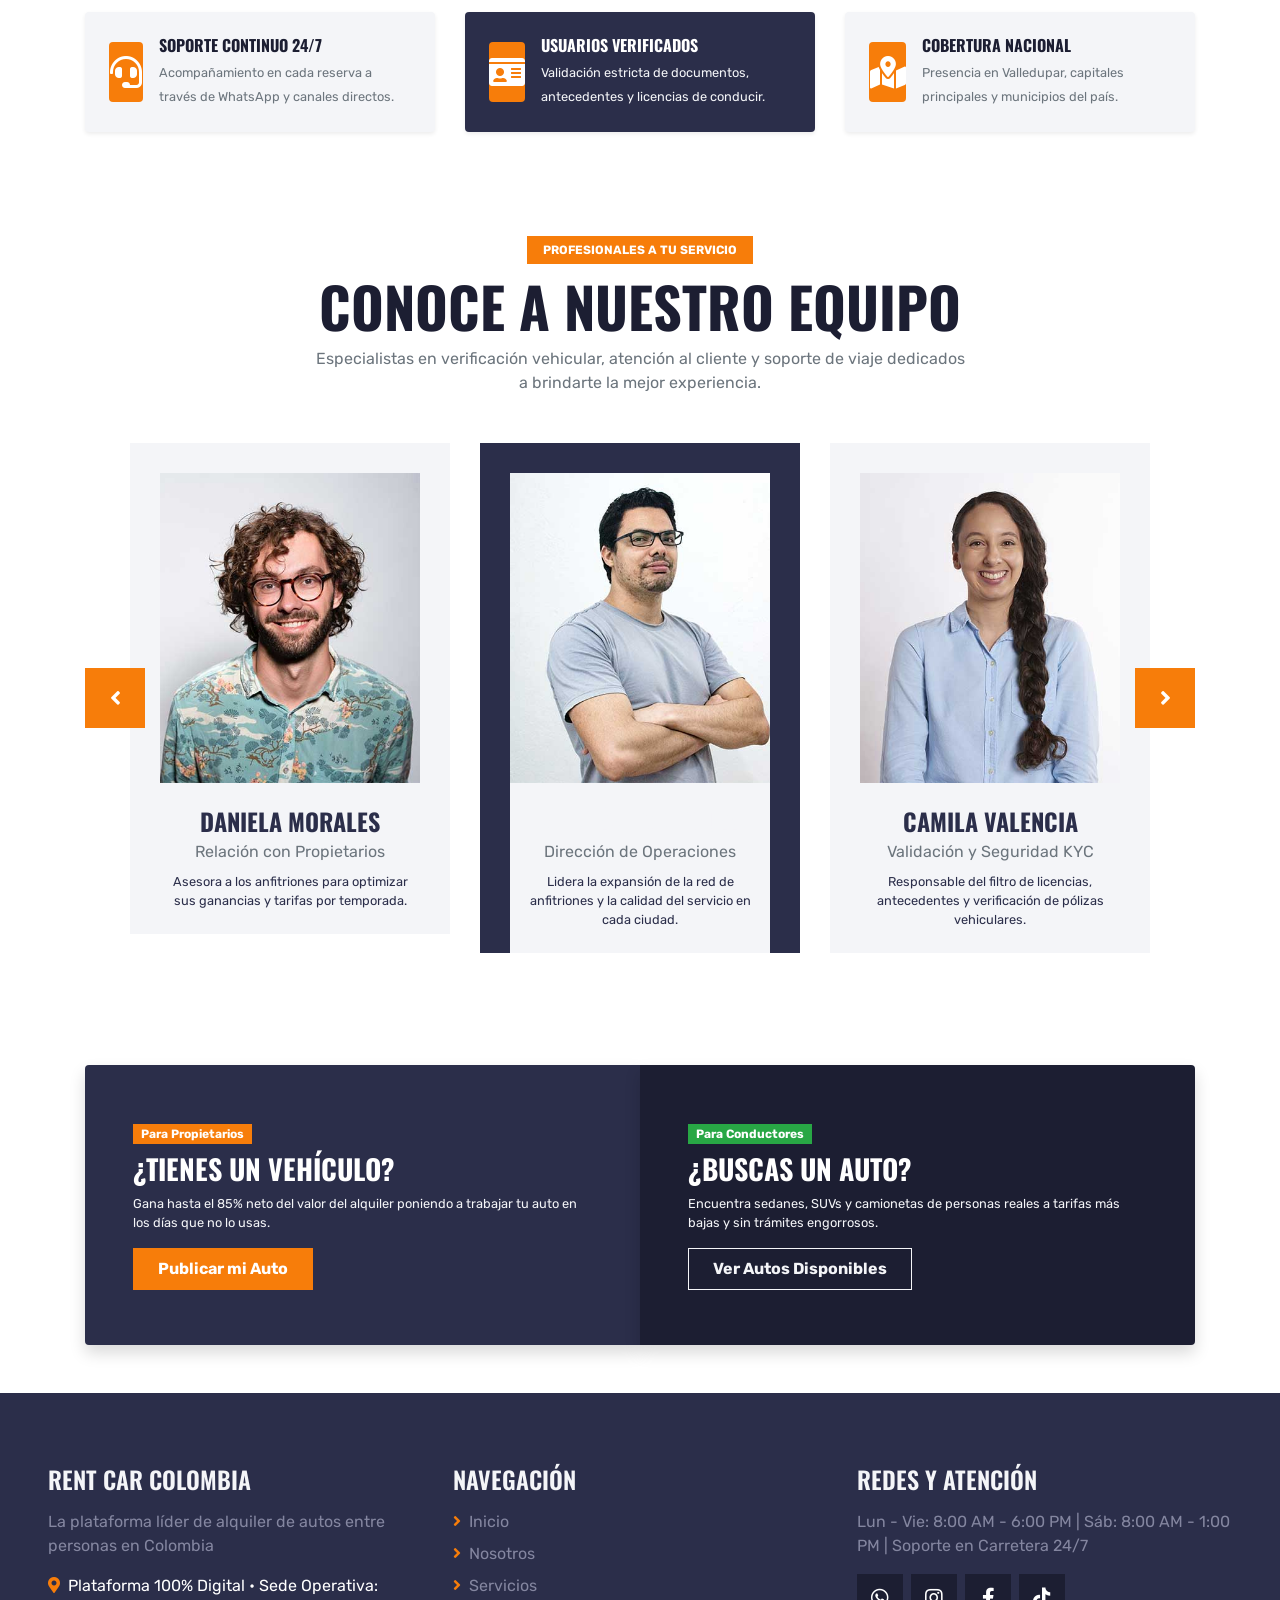
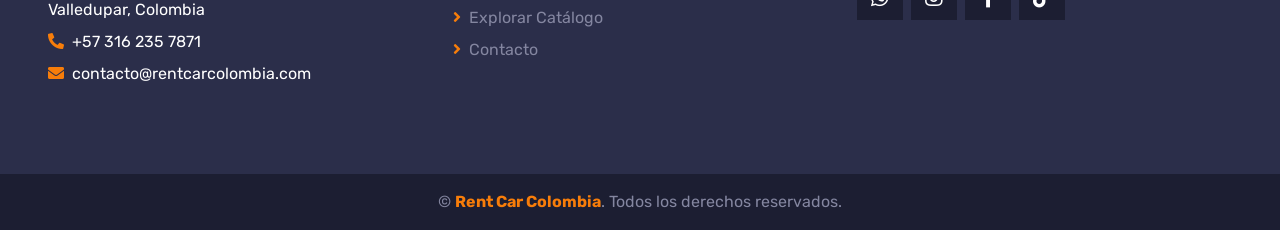
==== commit 0ce65997: "fix(navbar): guarantee persistent user profile dropdown, prevent false inactivity timeout, and fix c" ====
--- a/about.html
+++ b/about.html
@@ -69,7 +69,7 @@
                         <a href="service.html" class="nav-item nav-link">Servicios</a>
                         <a href="car.html" class="nav-item nav-link">Explorar Autos</a>
                         <a href="contact.html" class="nav-item nav-link">Contacto</a>
-                        <a href="LOGIN.html" class="nav-item nav-link">Iniciar Sesión</a>
+                        <a href="LOGIN.html" class="nav-item nav-link nav-auth-link" id="nav-login-link">Iniciar Sesión</a>
                         <a href="LOGIN.html?action=register&role=propietario" class="btn btn-primary ml-lg-3 py-2 px-3 my-2 my-lg-0 text-white font-weight-semi-bold">
                             <i class="fa fa-plus-circle mr-1"></i> Publicar mi Auto
                         </a>
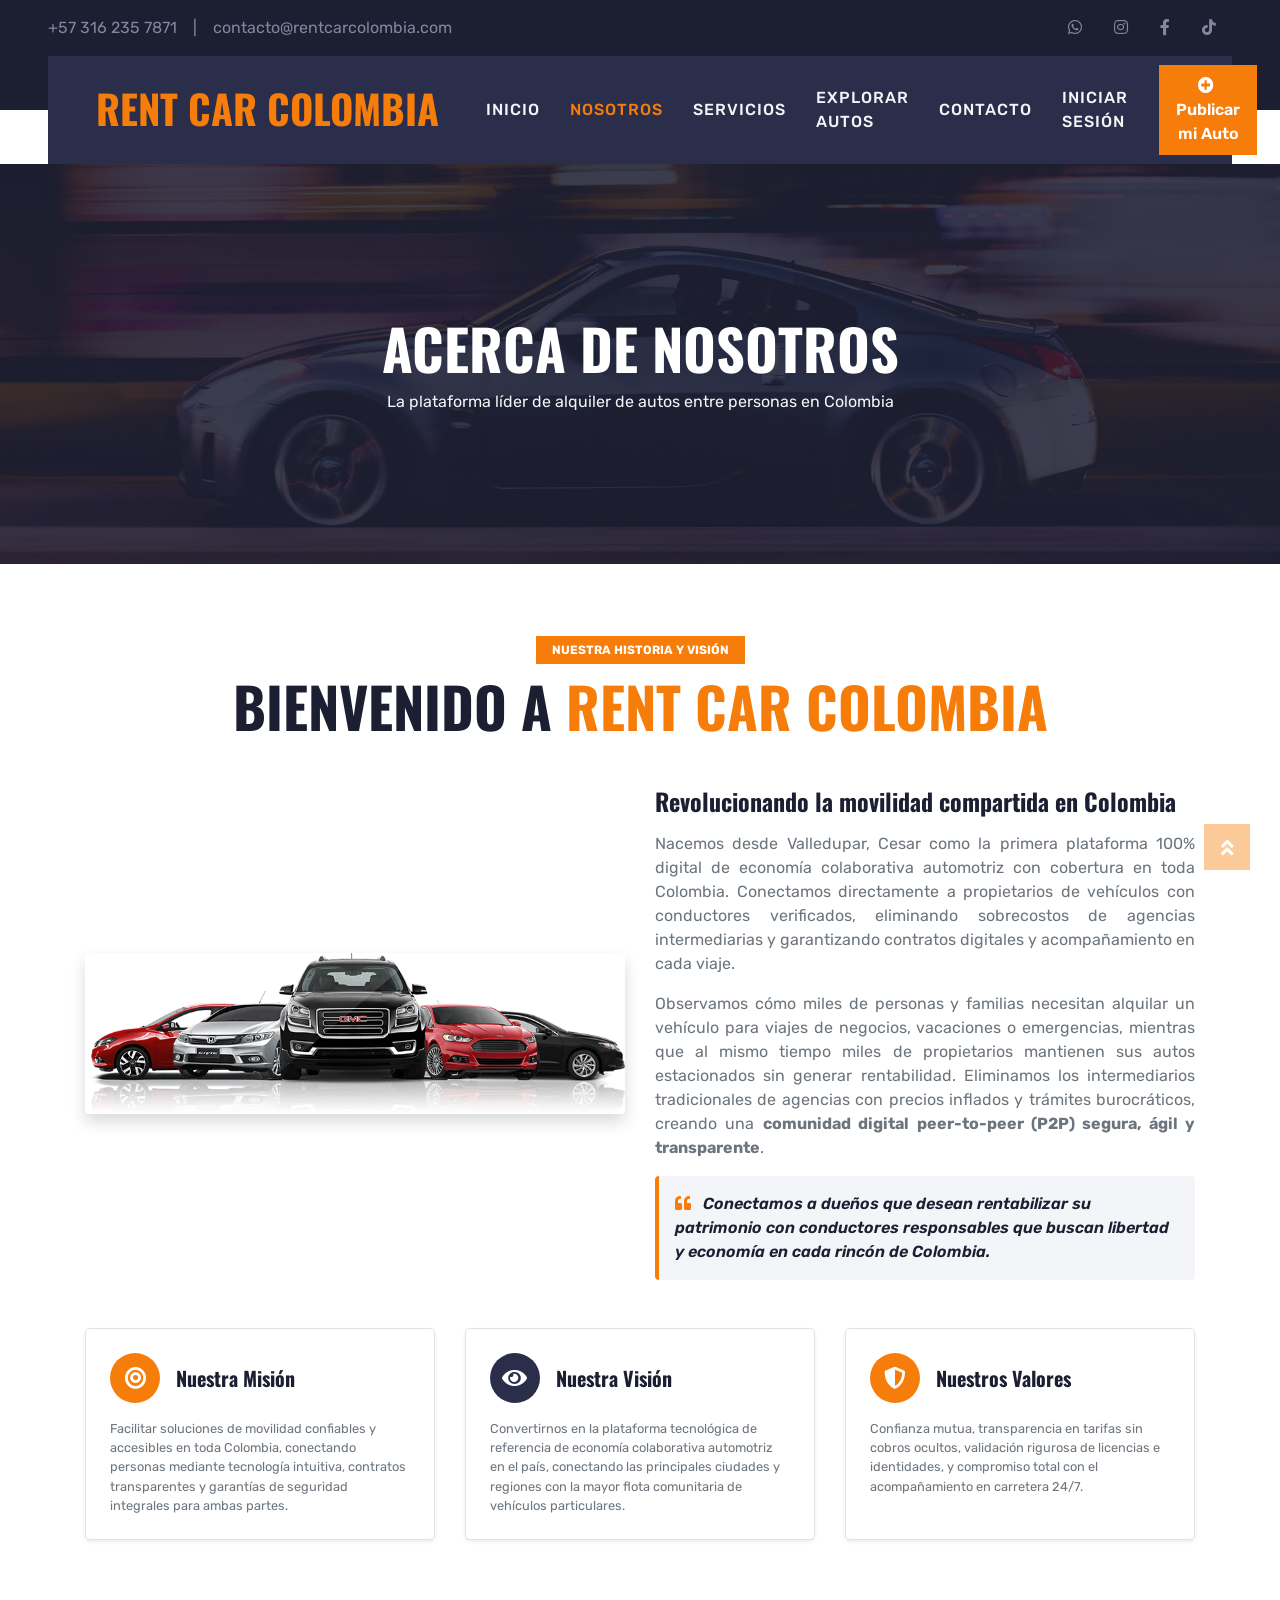
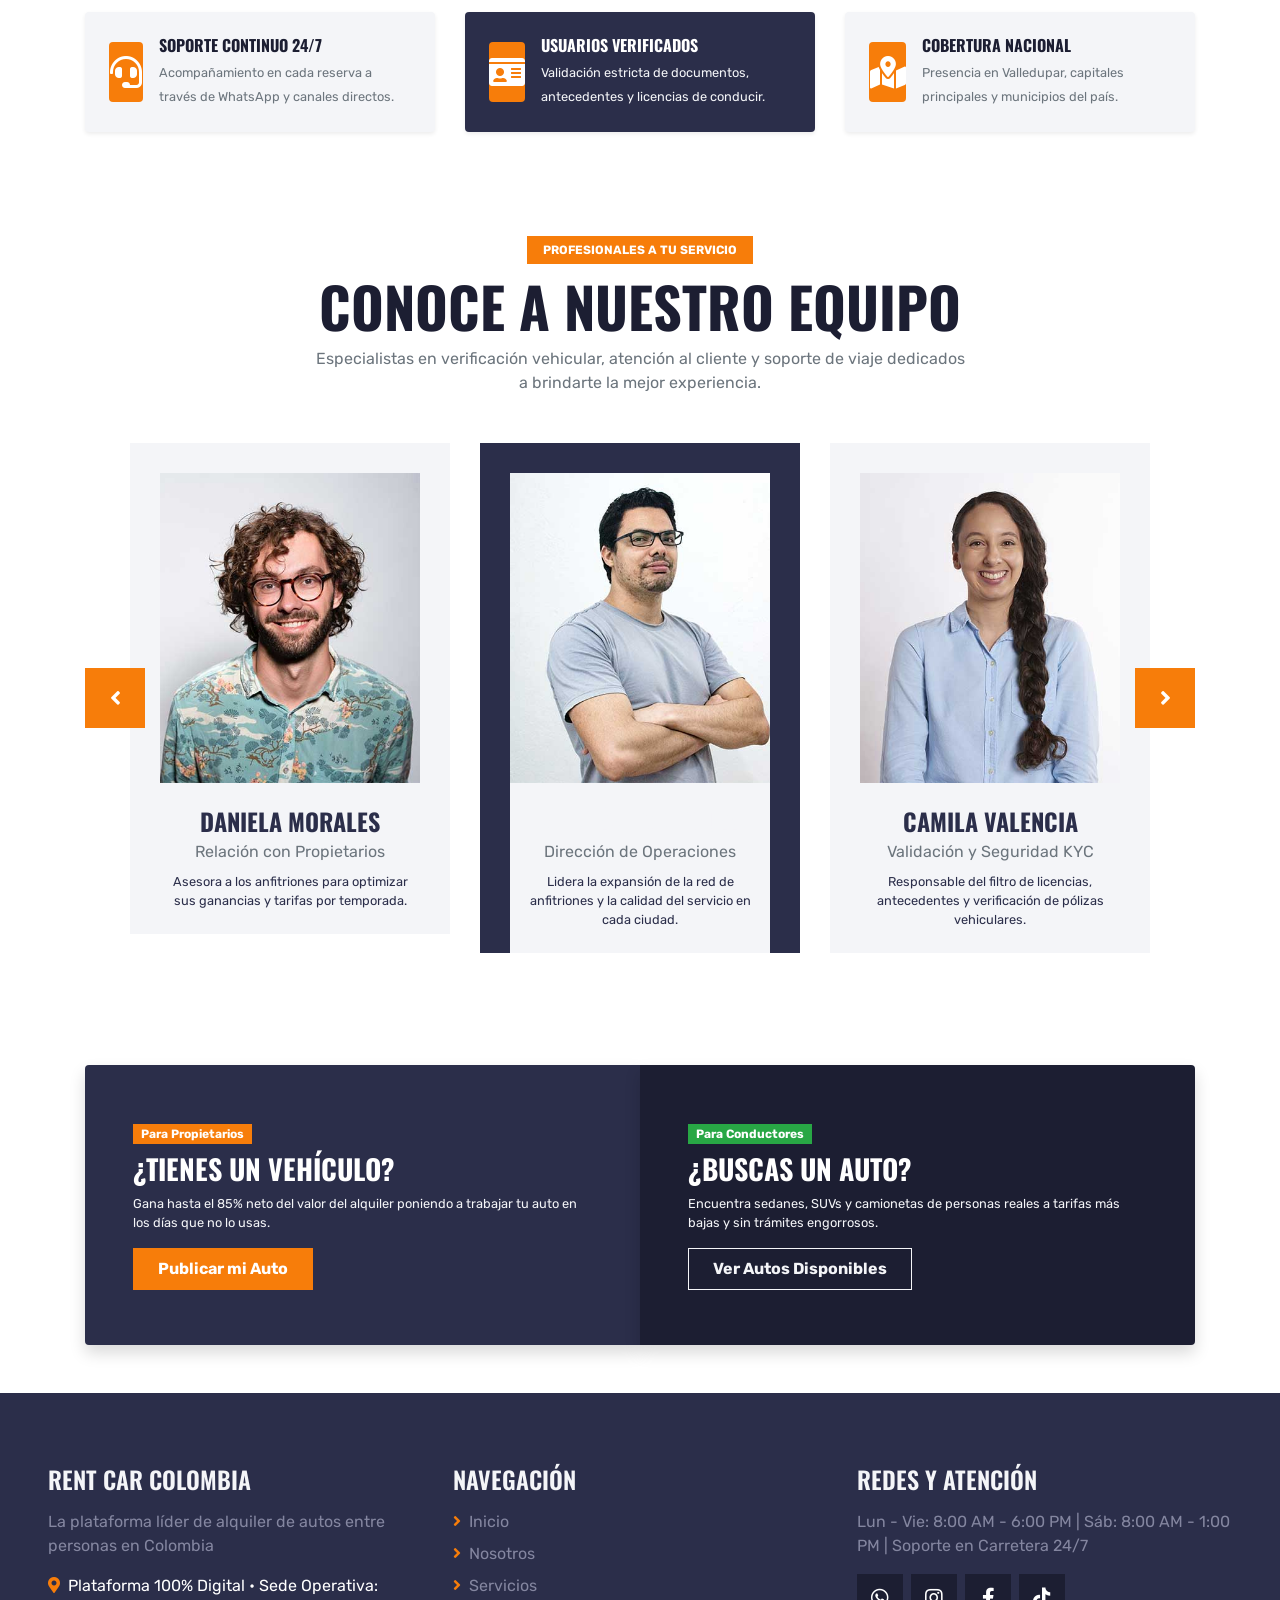
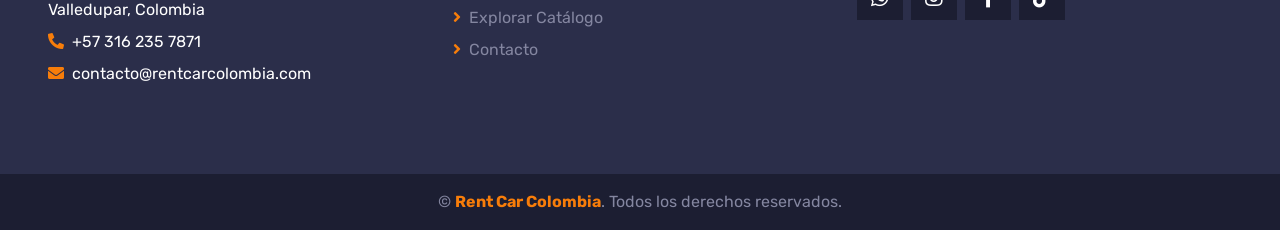
==== commit d1f5f6c0: "fix(auth): completely clean session on logout, eliminate zombie session banner on LOGIN.html" ====
--- a/about.html
+++ b/about.html
@@ -1,4 +1,4 @@
-﻿<!DOCTYPE html>
+<!DOCTYPE html>
 <html lang="es">
 
 <head>
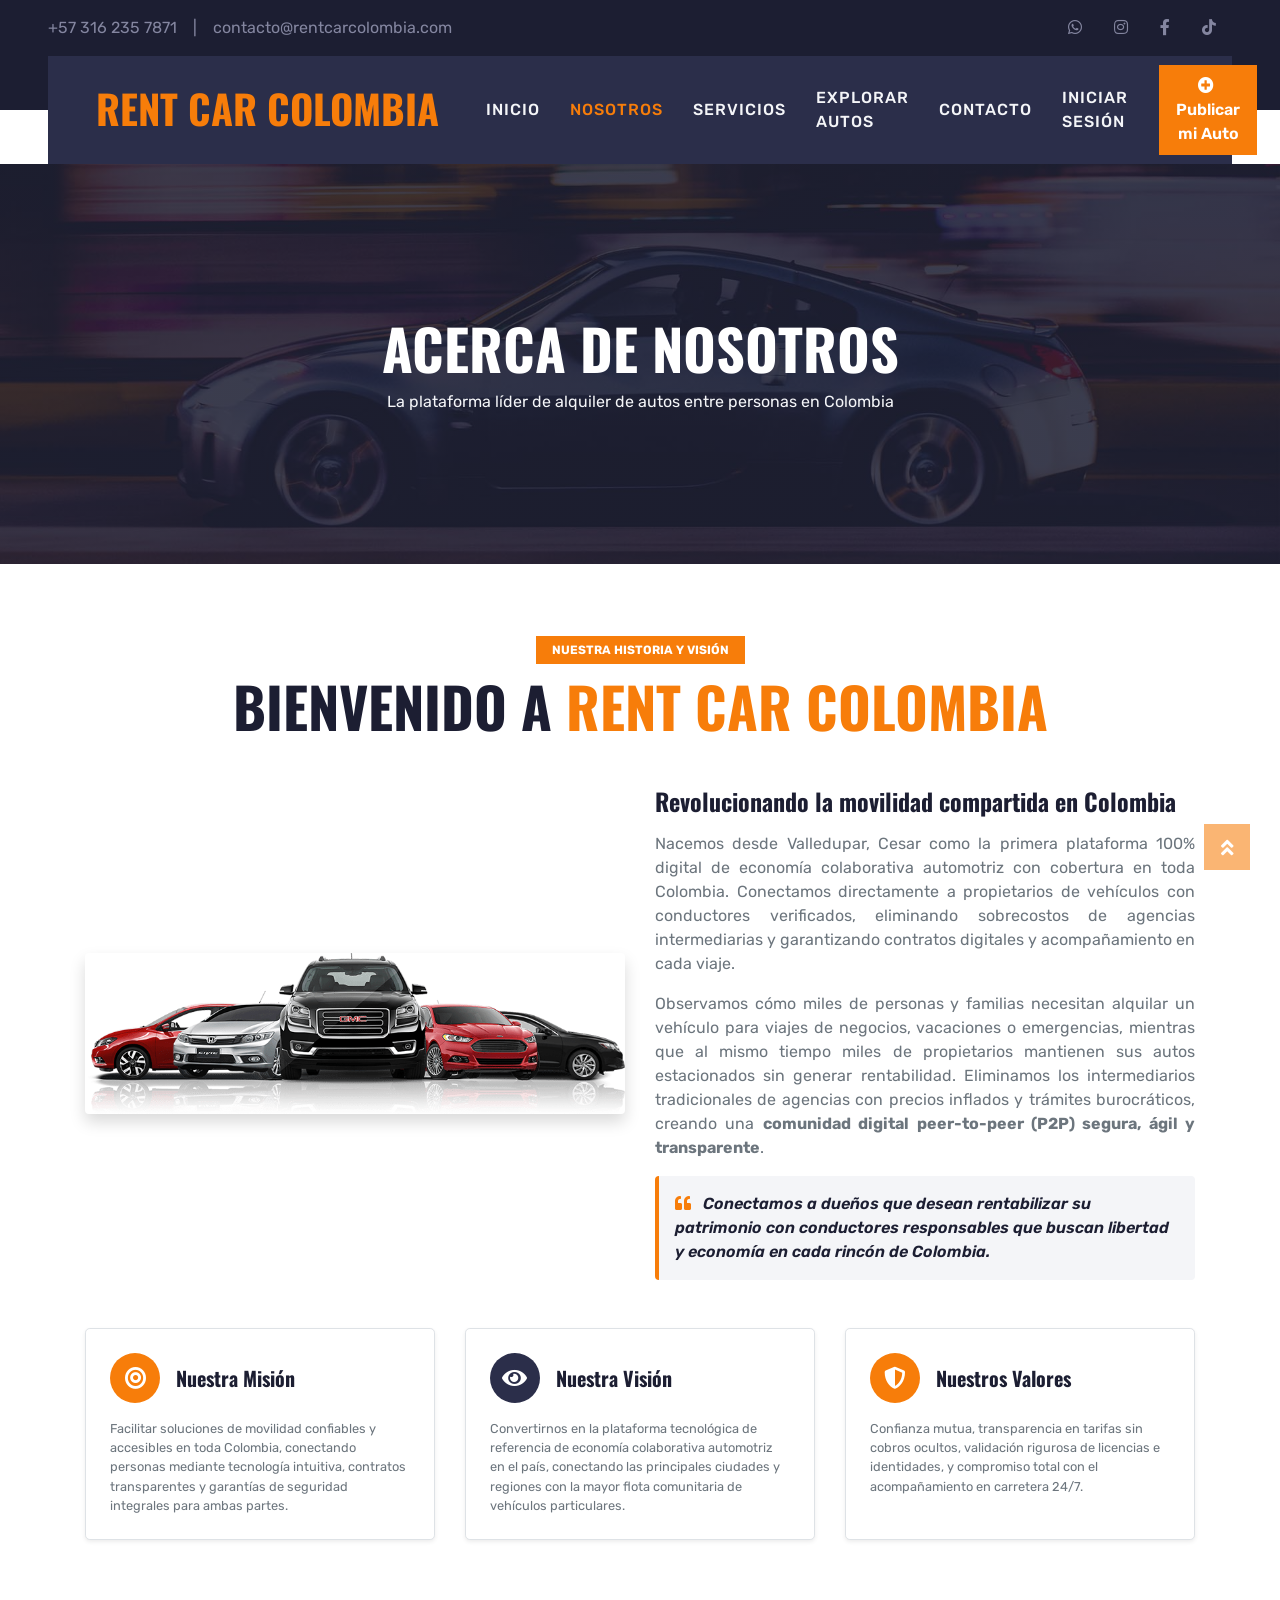
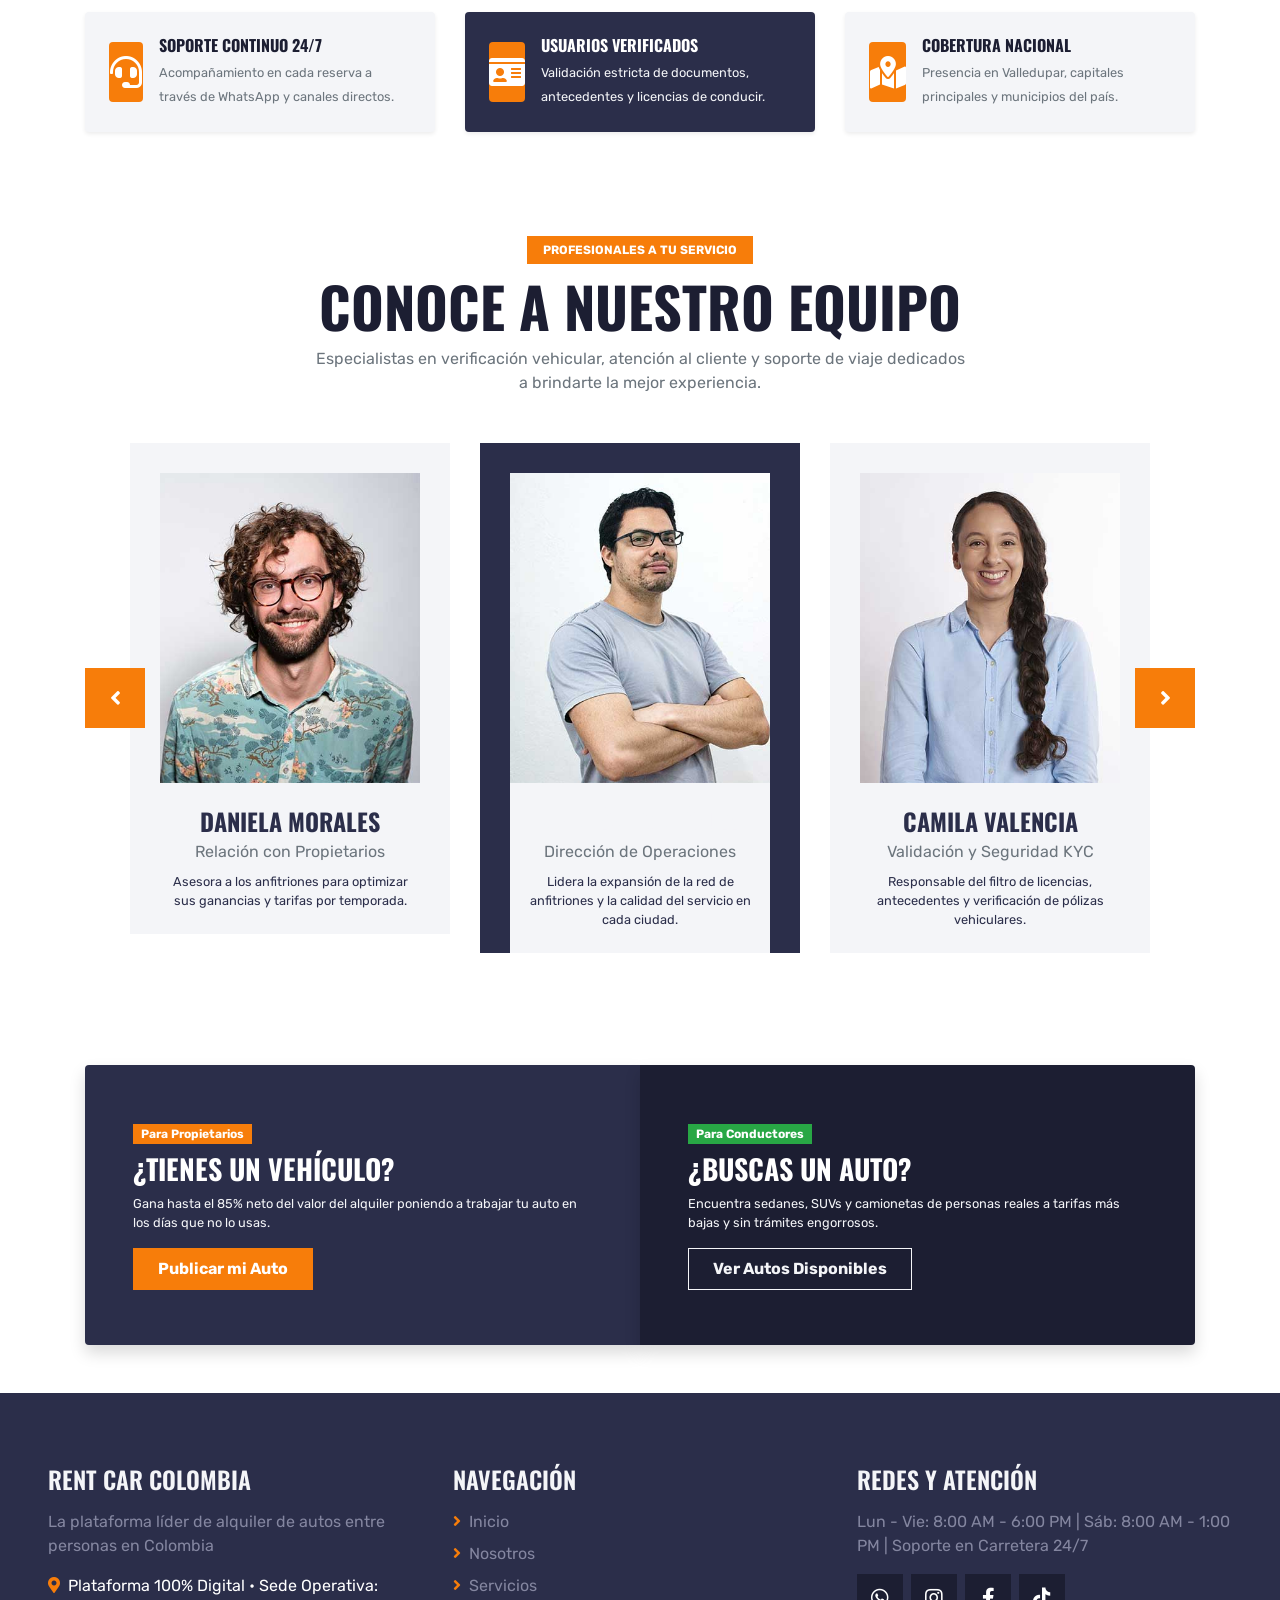
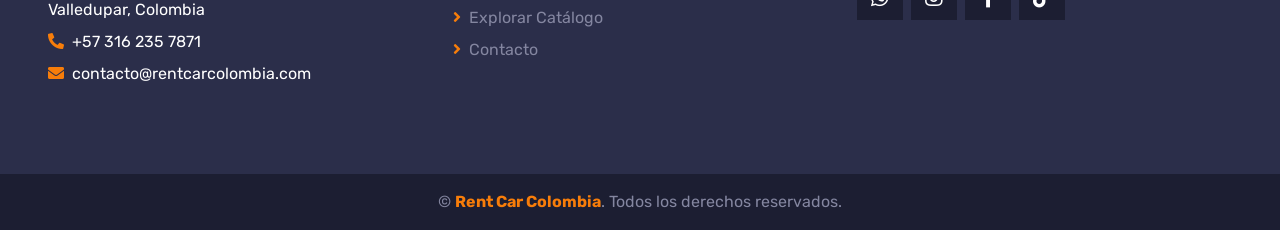
==== commit 02ac258d: "fix(navbar): fix stacking context so profile dropdown renders above sticky cards and content" ====
--- a/about.html
+++ b/about.html
@@ -54,7 +54,7 @@
 
     <!-- Navbar Start -->
     <div class="container-fluid position-relative nav-bar p-0">
-        <div class="position-relative px-lg-5" style="z-index: 9;">
+        <div class="position-relative px-lg-5" style="z-index: 1030;">
             <nav class="navbar navbar-expand-lg bg-secondary navbar-dark py-3 py-lg-0 pl-3 pl-lg-5">
                 <a href="index.html" class="navbar-brand">
                     <h1 class="text-uppercase text-primary mb-1 site-brand-name">Rent Car Colombia</h1>
--- a/css/style.css
+++ b/css/style.css
@@ -53,6 +53,26 @@
     right: 30px;
     bottom: 30px;
     z-index: 99;
+}
+
+.nav-bar {
+    position: relative;
+    z-index: 1030 !important;
+}
+
+.nav-bar .position-relative {
+    z-index: 1030 !important;
+}
+
+.navbar {
+    position: relative;
+    z-index: 1030 !important;
+}
+
+.navbar .dropdown-menu,
+.navbar-nav .dropdown-menu,
+.user-profile-nav-item .dropdown-menu {
+    z-index: 1045 !important;
 }
 
 .nav-bar::before {
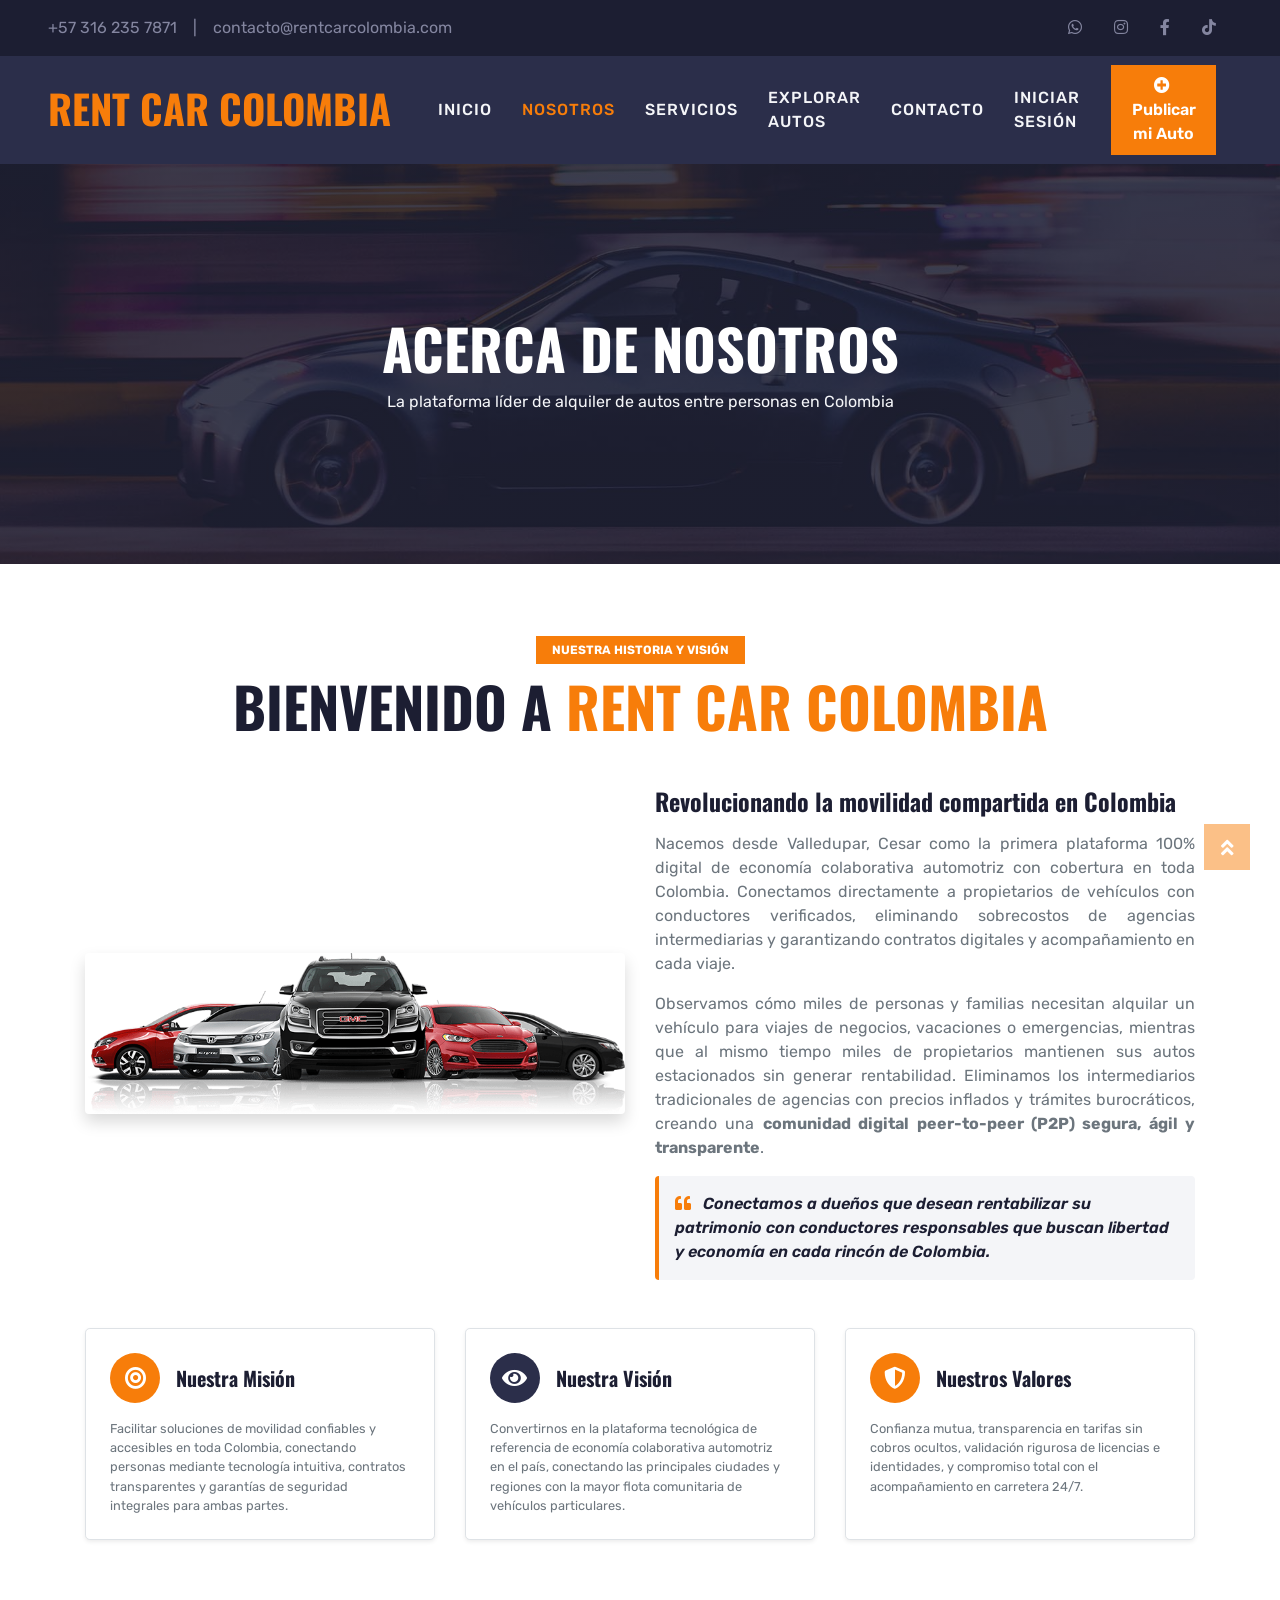
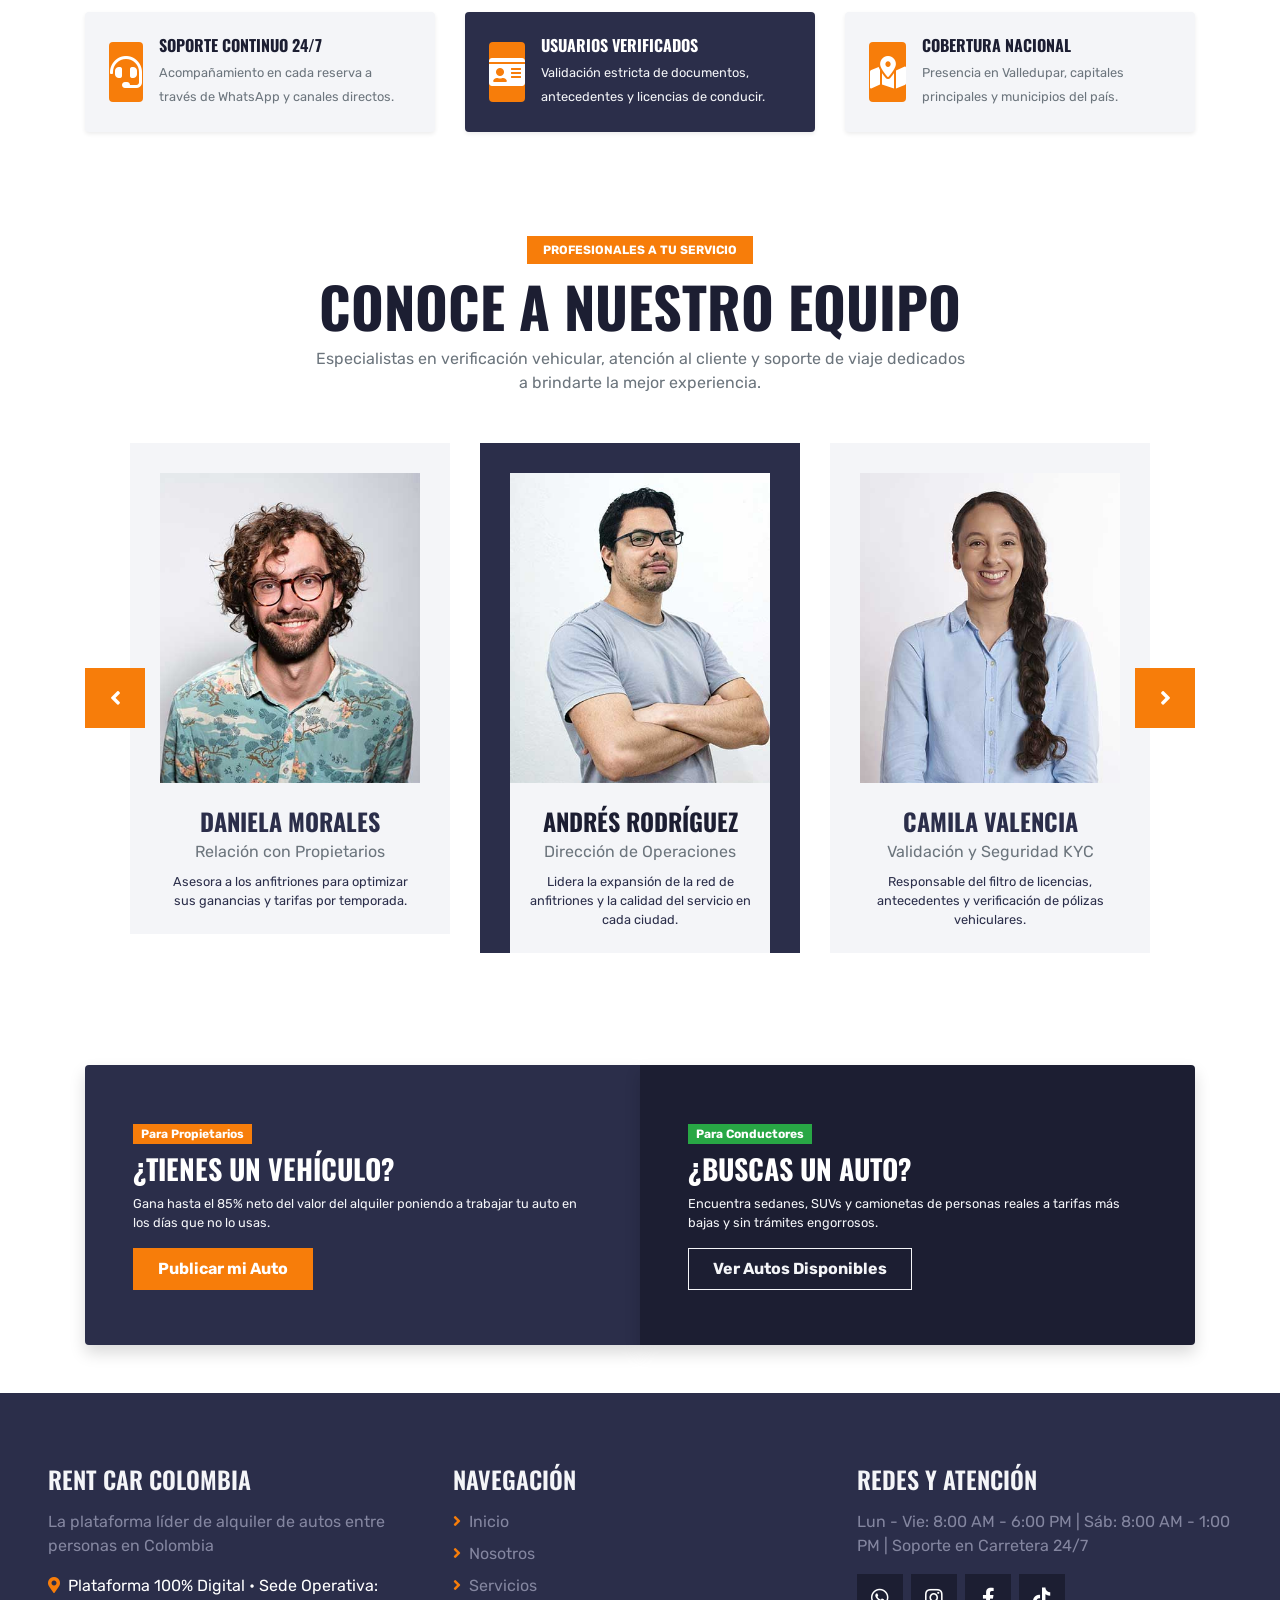
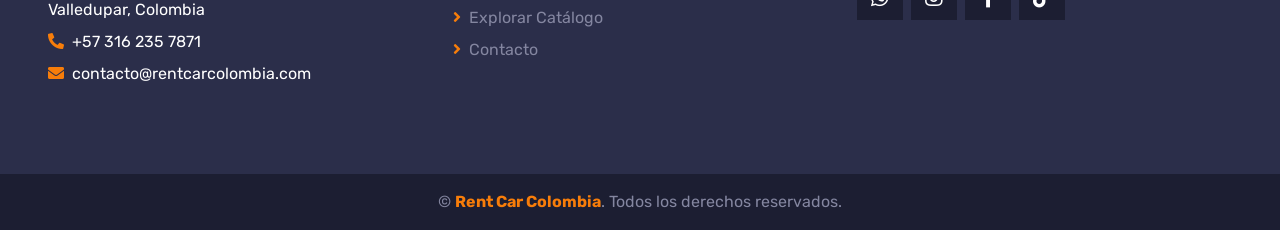
==== commit 243fb638: "chore: bust main.js and config.js cache across all HTML pages" ====
--- a/about.html
+++ b/about.html
@@ -292,8 +292,8 @@
     <script src="lib/easing/easing.min.js"></script>
     <script src="lib/waypoints/waypoints.min.js"></script>
     <script src="lib/owlcarousel/owl.carousel.min.js"></script>
-    <script src="js/main.js"></script>
-    <script src="js/config.js"></script>
+    <script src="js/main.js?v=20261125_13"></script>
+    <script src="js/config.js?v=20261125_13"></script>
 </body>
 
 </html>
--- a/css/style.css
+++ b/css/style.css
@@ -58,15 +58,31 @@
 .nav-bar {
     position: relative;
     z-index: 1030 !important;
+    background: var(--secondary) !important;
 }
 
 .nav-bar .position-relative {
     z-index: 1030 !important;
+}
+
+.nav-bar .position-relative.px-lg-5 {
+    padding-left: 0 !important;
+    padding-right: 0 !important;
 }
 
 .navbar {
     position: relative;
     z-index: 1030 !important;
+    background: var(--secondary) !important;
+    padding-left: 15px !important;
+    padding-right: 15px !important;
+}
+
+@media (min-width: 992px) {
+    .navbar {
+        padding-left: 3rem !important;
+        padding-right: 3rem !important;
+    }
 }
 
 .navbar .dropdown-menu,
@@ -75,24 +91,10 @@
     z-index: 1045 !important;
 }
 
-.nav-bar::before {
-    position: absolute;
-    content: "";
-    width: 100%;
-    height: 50%;
-    top: 0;
-    left: 0;
-    background: var(--dark);
-}
-
+/* Llevar el color de la cinta de opciones hasta los extremos eliminando el fondo blanco dividido */
+.nav-bar::before,
 .nav-bar::after {
-    position: absolute;
-    content: "";
-    width: 100%;
-    height: 50%;
-    bottom: 0;
-    left: 0;
-    background: #ffffff;
+    display: none !important;
 }
 
 .navbar-dark .navbar-nav .nav-link {
@@ -108,6 +110,42 @@
 .navbar-dark .navbar-nav .nav-link:hover,
 .navbar-dark .navbar-nav .nav-link.active {
     color: var(--primary);
+}
+
+/* Barra de menú fija y compacta al hacer scroll hacia abajo */
+.nav-bar.navbar-sticky-compact {
+    position: fixed !important;
+    top: 0;
+    left: 0;
+    right: 0;
+    width: 100%;
+    z-index: 1040 !important;
+    box-shadow: 0 4px 18px rgba(0, 0, 0, 0.24);
+    transition: all 0.25s ease;
+}
+
+.nav-bar.navbar-sticky-compact .navbar {
+    padding-top: 2px !important;
+    padding-bottom: 2px !important;
+    min-height: 50px;
+}
+
+.nav-bar.navbar-sticky-compact .navbar-brand h1 {
+    font-size: 1.35rem !important;
+    margin: 0 !important;
+    transition: font-size 0.25s ease;
+}
+
+.nav-bar.navbar-sticky-compact .navbar-nav .nav-link {
+    padding: 12px 13px !important;
+    font-size: 13.5px !important;
+    transition: padding 0.25s ease, font-size 0.25s ease;
+}
+
+.nav-bar.navbar-sticky-compact .btn {
+    padding-top: 6px !important;
+    padding-bottom: 6px !important;
+    font-size: 12.5px !important;
 }
 
 @media (max-width: 991.98px) {
@@ -266,6 +304,10 @@
 }
 
 .owl-item.center .team-item h4,
+.team-item:hover h4 {
+    color: var(--dark) !important;
+}
+
 .owl-item.center .rent-item h4 {
     color: var(--light);
 }
